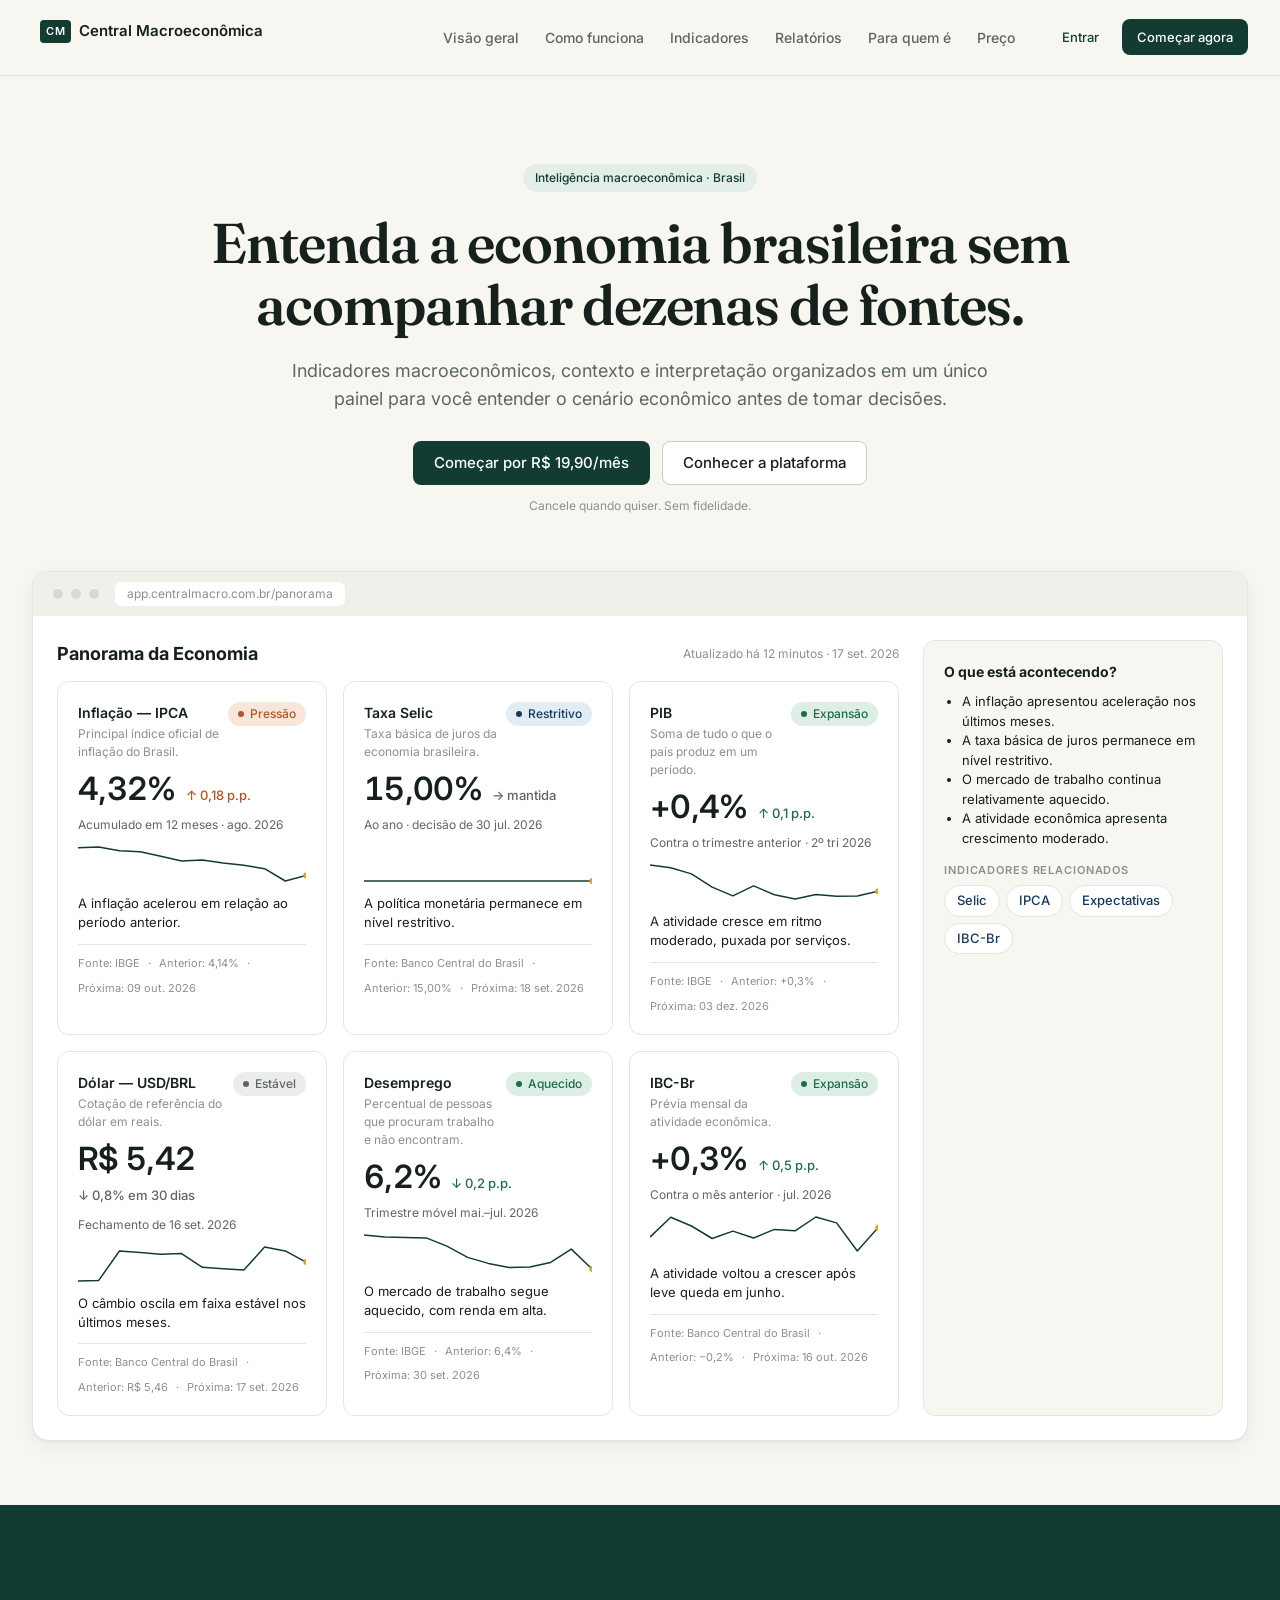
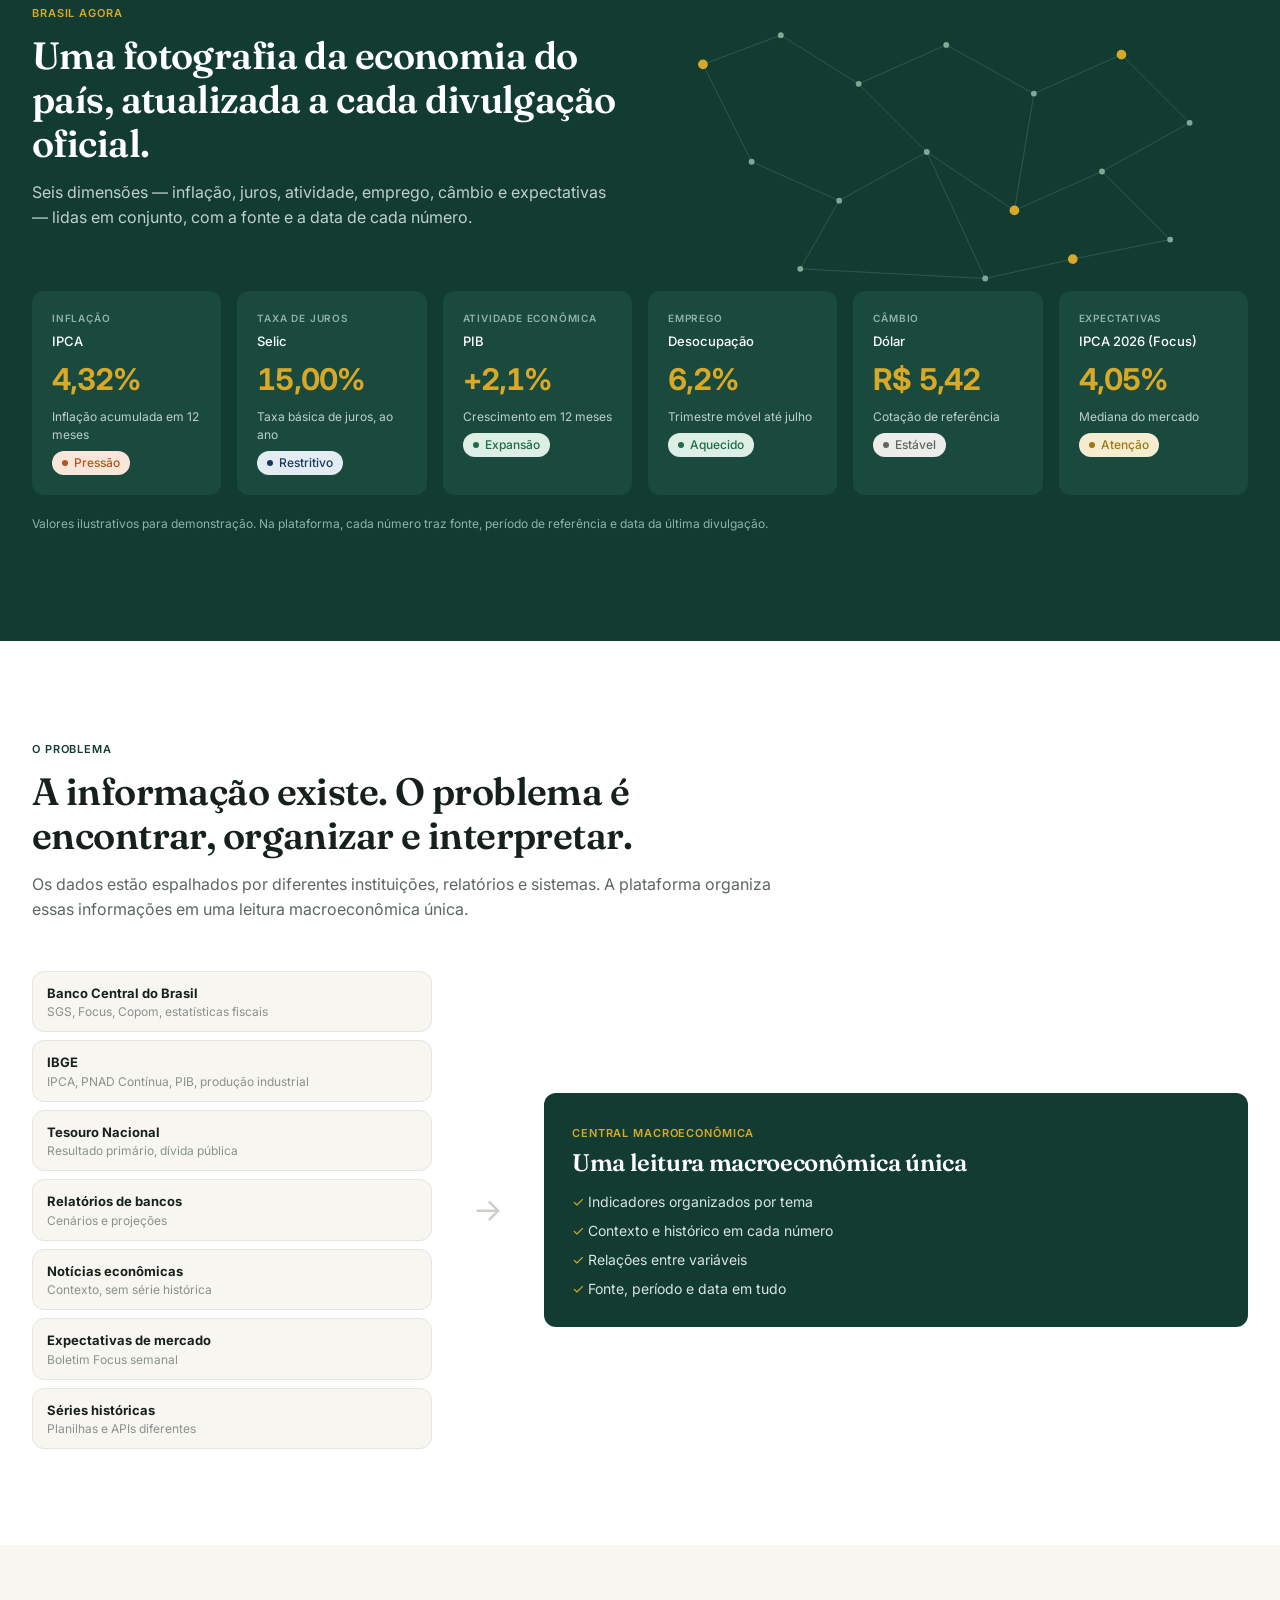
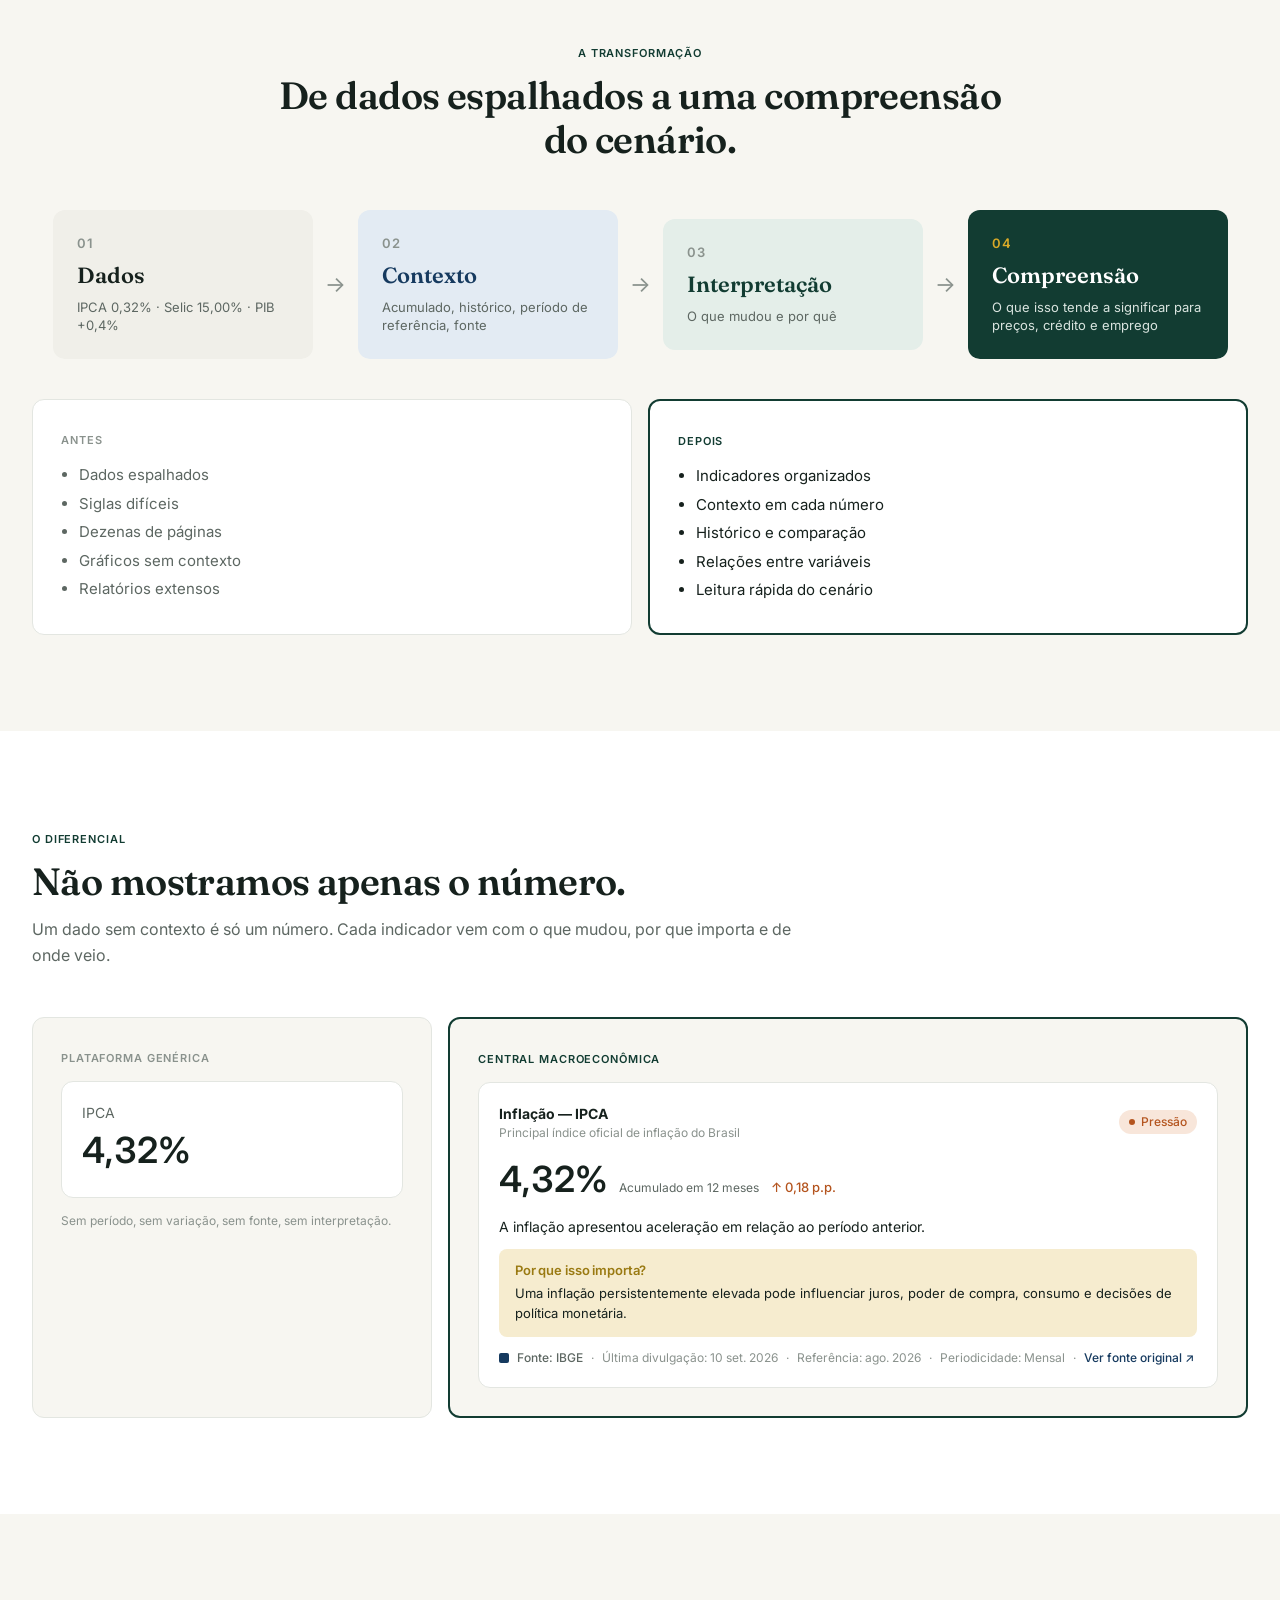
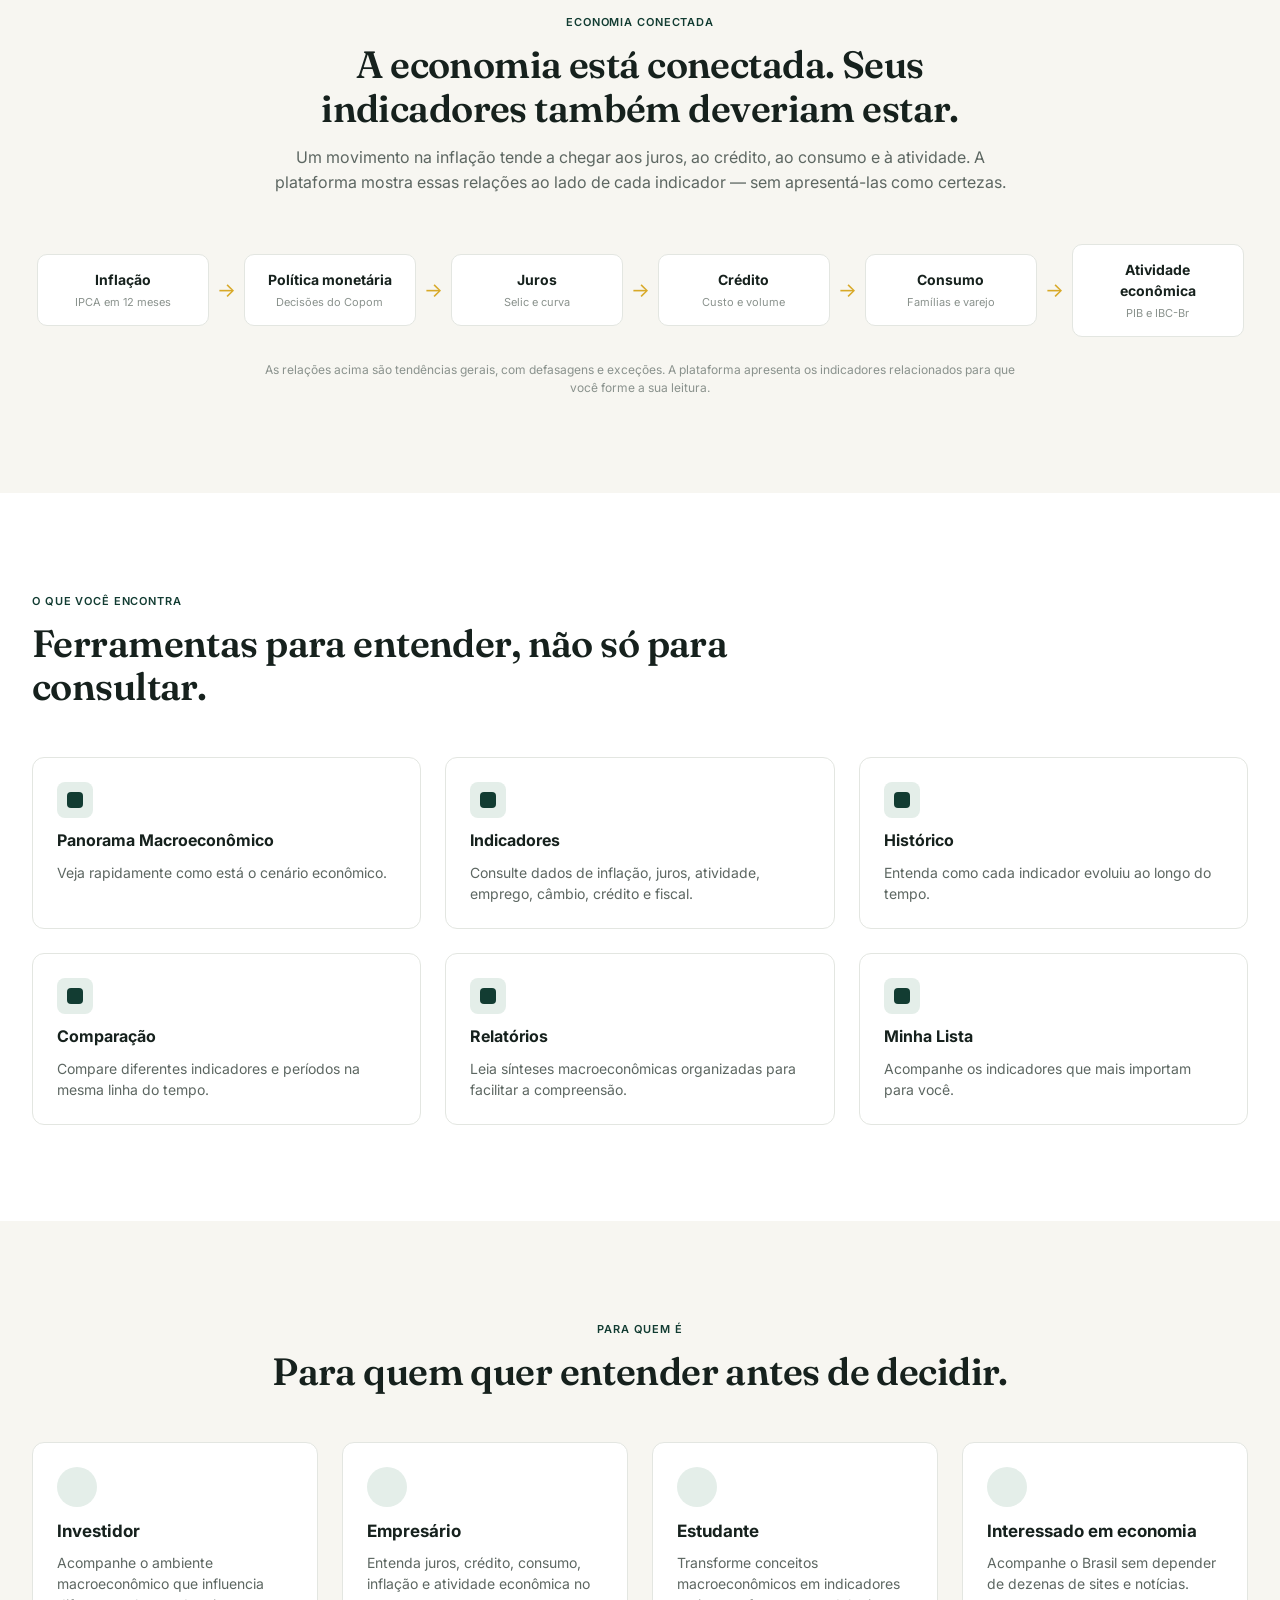
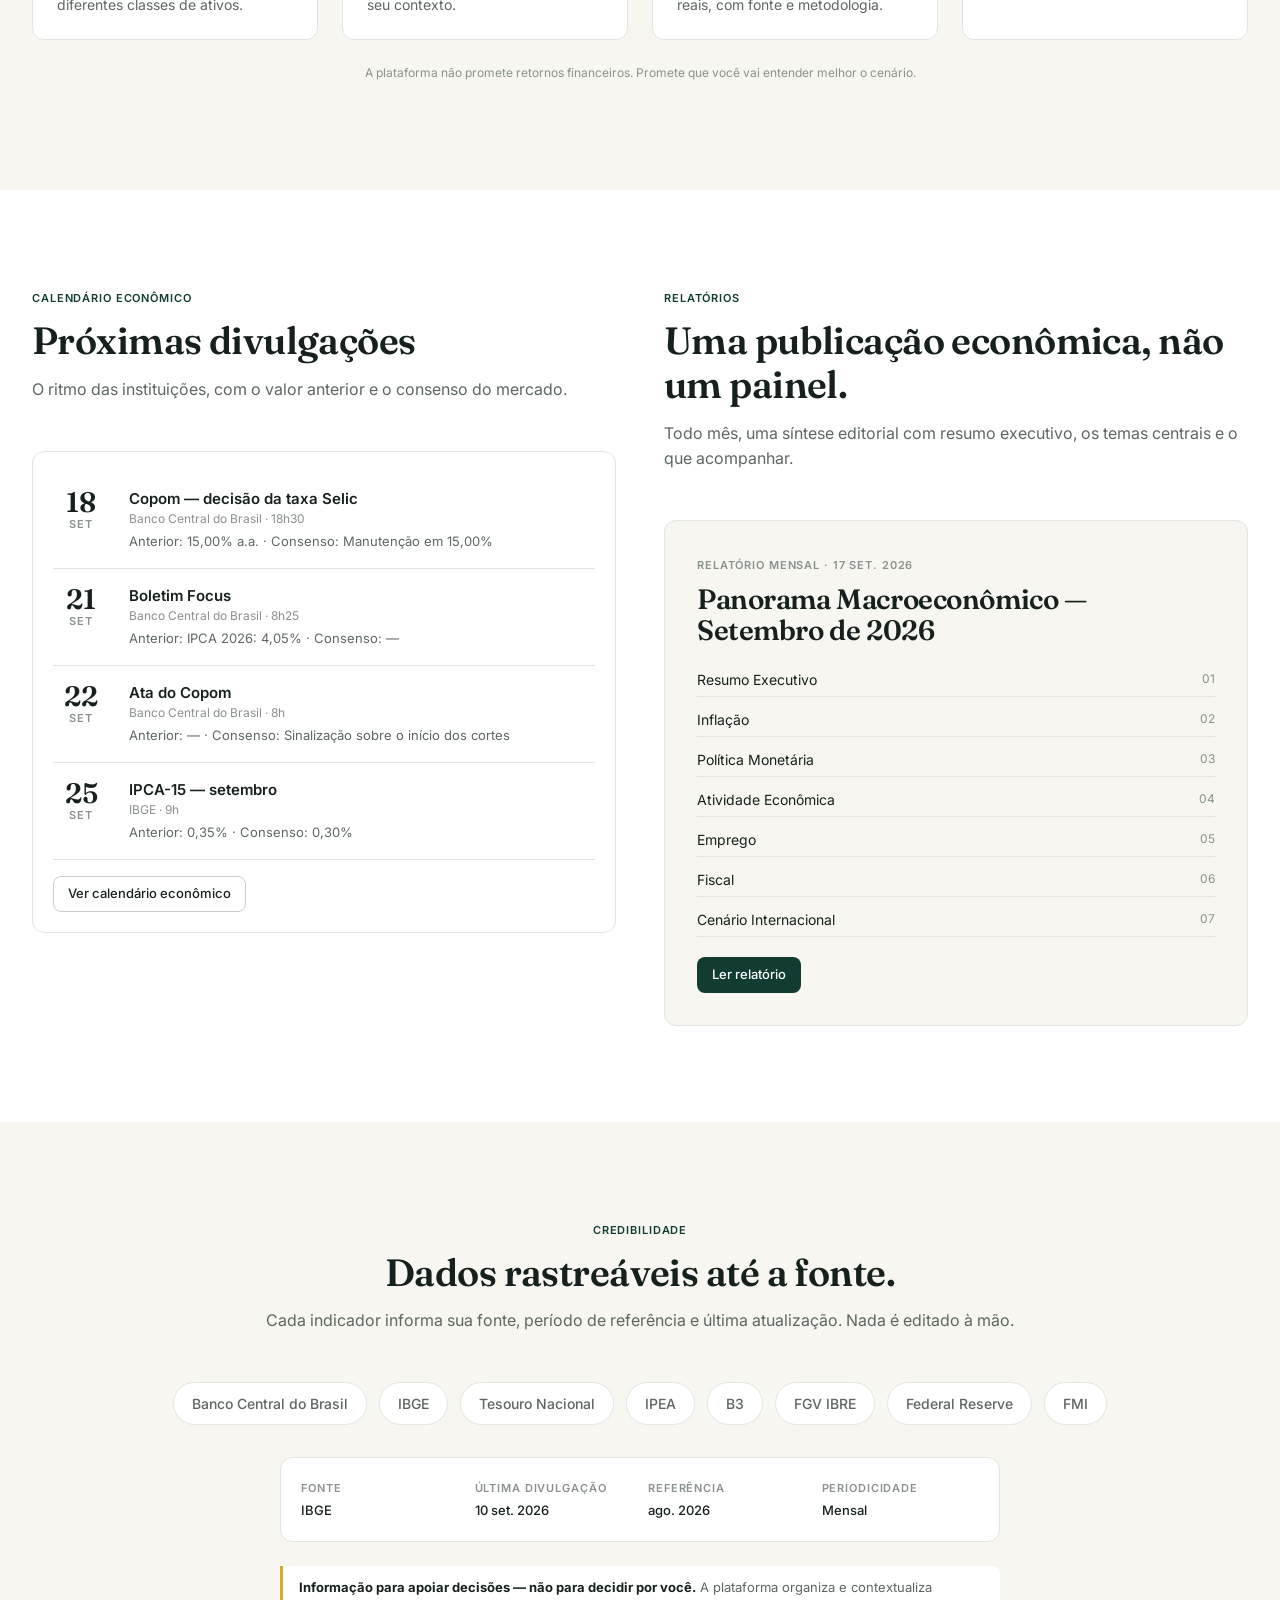
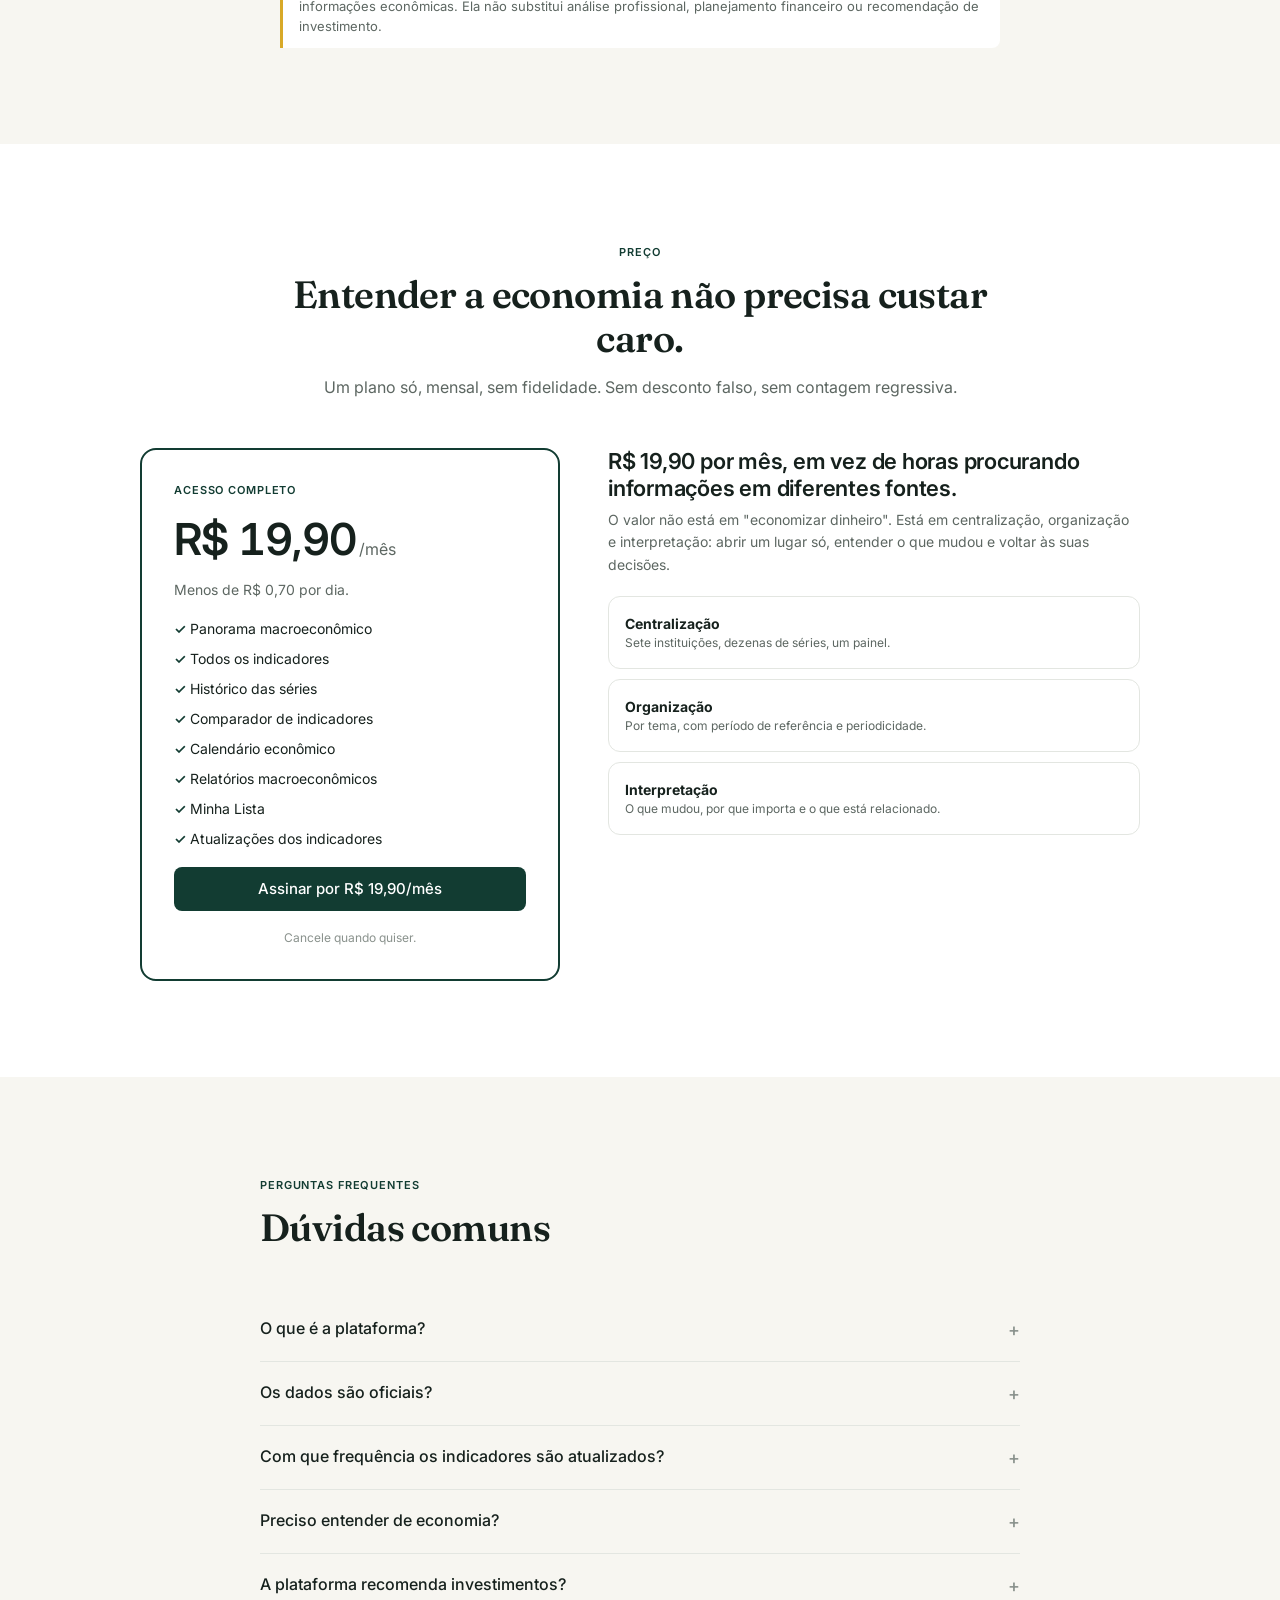
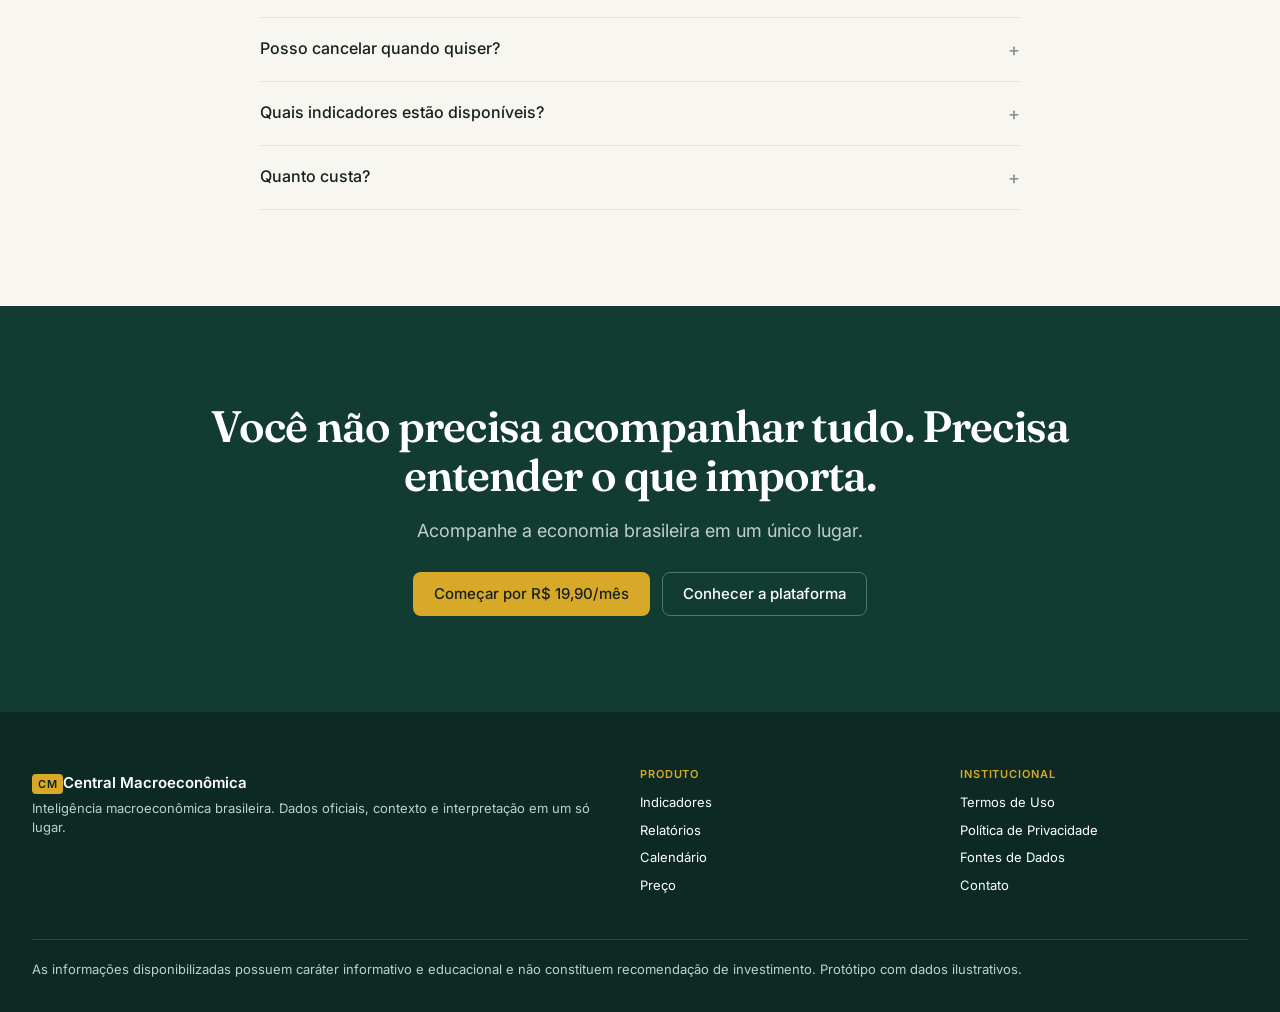
==== plataforma/index.html @ eace82dd "Protótipo web da Central Macroeconômica (landing de vendas + app com 17 telas) - plataforma/: HTML/C" ====
<!DOCTYPE html>
<html lang="pt-BR">
<head>
  <meta charset="utf-8">
  <meta name="viewport" content="width=device-width, initial-scale=1">
  <title>Central Macroeconômica</title>
  <meta name="description" content="Plataforma de inteligência macroeconômica: indicadores do Brasil organizados, contextualizados e atualizados em um só lugar. Protótipo com dados ilustrativos.">
  <link rel="icon" href="data:image/svg+xml,<svg xmlns='http://www.w3.org/2000/svg' viewBox='0 0 100 100'><rect width='100' height='100' rx='18' fill='%23123C32'/><text x='50' y='66' font-size='44' text-anchor='middle' font-family='Inter,Arial' font-weight='700' fill='%23D8A928'>CM</text></svg>">
  <link rel="preconnect" href="https://fonts.googleapis.com"><link rel="preconnect" href="https://fonts.gstatic.com" crossorigin>
  <link href="https://fonts.googleapis.com/css2?family=Inter:wght@400;500;600;700&family=Fraunces:opsz,wght@9..144,600;9..144,700&family=Source+Serif+4:opsz,wght@8..60,400;8..60,600&display=swap" rel="stylesheet">
  <link rel="stylesheet" href="css/tokens.css"><link rel="stylesheet" href="css/base.css"><link rel="stylesheet" href="css/components.css"><link rel="stylesheet" href="css/app.css"><link rel="stylesheet" href="css/landing.css">
</head>
<body>
  <div id="app"></div>
  <div class="tooltip" id="tooltip" role="tooltip"></div>
  <div class="toast" id="toast" role="status" aria-live="polite"></div>
  <script src="js/data.js"></script><script src="js/charts.js"></script><script src="js/ui.js"></script><script src="js/app.js"></script>
  <script src="js/screens/landing.js"></script><script src="js/screens/auth.js"></script><script src="js/screens/panorama.js"></script><script src="js/screens/temas.js"></script><script src="js/screens/ferramentas.js"></script>
</body>
</html>
---- plataforma/css/tokens.css ----
/* Design system "Central Macroeconômica" — mesmos tokens do arquivo Figma */
:root{
  --verde:#123C32;--verde-esc:#0C2A23;--verde-suave:#E4EEE9;--verde-medio:#1A4A3E;
  --azul:#163A5F;--azul-suave:#E3EBF3;
  --ouro:#D8A928;--ouro-suave:#F6ECCF;
  --pagina:#F7F6F1;--sup:#FFFFFF;--sutil:#F0EFE9;
  --t1:#16211D;--t2:#5D6762;--t3:#8A928D;--inv:#FFFFFF;
  --borda:#E3E6E1;--borda-forte:#C9CEC8;
  --pressao:#B4541E;--pressao-s:#F8E6DA;--atencao:#9A7A12;--atencao-s:#F6ECCF;--expansao:#1F6B4A;--expansao-s:#DDEFE4;--restritivo:#163A5F;--restritivo-s:#E3EBF3;--neutro:#5D6762;--neutro-s:#ECEDEA;
  --serie1:#123C32;--serie2:#163A5F;--serie3:#D8A928;--grade:#ECEDEA;--area:#E4EEE9;
  --sans:'Inter',system-ui,-apple-system,'Segoe UI',Roboto,sans-serif;--serif-t:'Fraunces',Georgia,serif;--serif-c:'Source Serif 4',Georgia,serif;
  --r-sm:6px;--r-md:10px;--r-lg:16px;--sombra:0 1px 2px rgba(22,33,29,.05),0 6px 20px rgba(22,33,29,.05);
  --sidebar:256px;--topbar:60px;
}
---- plataforma/css/base.css ----
*,*::before,*::after{box-sizing:border-box}
html{-webkit-text-size-adjust:100%;scroll-behavior:smooth}
body{margin:0;background:var(--pagina);color:var(--t1);font-family:var(--sans);font-size:14px;line-height:1.5;-webkit-font-smoothing:antialiased}
h1,h2,h3,h4{margin:0 0 8px;font-weight:600;line-height:1.2;letter-spacing:-.01em}
h1{font-size:32px}h2{font-size:24px}h3{font-size:18px}h4{font-size:16px}
.display{font-family:var(--serif-t);font-weight:600;letter-spacing:-.015em;line-height:1.12}
p{margin:0 0 12px}
a{color:var(--azul);text-decoration:none}a:hover{text-decoration:underline}
button{font:inherit;color:inherit;cursor:pointer}
img,svg{max-width:100%}
table{border-collapse:collapse;width:100%}
.num{font-variant-numeric:tabular-nums}
:focus-visible{outline:3px solid var(--azul);outline-offset:2px;border-radius:3px}
.sr-only{position:absolute;width:1px;height:1px;overflow:hidden;clip:rect(0,0,0,0);white-space:nowrap}
.muted{color:var(--t2)}.faint{color:var(--t3)}
.kicker{font-size:11px;font-weight:600;letter-spacing:.08em;text-transform:uppercase;color:var(--verde)}
.kicker.faint{color:var(--t3)}
.small{font-size:12px}
.row{display:flex;gap:12px;align-items:center;flex-wrap:wrap}.row.between{justify-content:space-between}.grow{flex:1}
.stack{display:flex;flex-direction:column;gap:12px}
.grid{display:grid;gap:16px}.g2{grid-template-columns:1fr 1fr}.g3{grid-template-columns:repeat(3,1fr)}.g4{grid-template-columns:repeat(4,1fr)}.g6{grid-template-columns:repeat(6,1fr)}
@media(max-width:1180px){.g6{grid-template-columns:repeat(3,1fr)}.g4{grid-template-columns:repeat(2,1fr)}}
@media(max-width:900px){.g3,.g2{grid-template-columns:1fr}.g4{grid-template-columns:1fr 1fr}}
.tela{animation:aparecer .18s ease-out}@keyframes aparecer{from{opacity:0;transform:translateY(3px)}to{opacity:1;transform:none}}
@media(prefers-reduced-motion:reduce){*{animation:none!important;transition:none!important}}
---- plataforma/css/components.css ----
/* Botões */
.btn{display:inline-flex;align-items:center;justify-content:center;gap:8px;min-height:44px;padding:10px 20px;border-radius:8px;font-weight:500;font-size:15px;border:1px solid transparent;text-decoration:none!important;transition:background .15s,border-color .15s}
.btn-p{background:var(--verde);color:#fff}.btn-p:hover{background:var(--verde-esc)}
.btn-s{background:var(--sup);border-color:var(--borda-forte);color:var(--t1)}.btn-s:hover{background:var(--sutil)}
.btn-t{background:transparent;color:var(--verde);padding-left:10px;padding-right:10px}.btn-t:hover{background:var(--verde-suave)}
.btn-sm{min-height:36px;padding:6px 14px;font-size:13px}.btn-block{width:100%}
/* Selo de estado */
.selo{display:inline-flex;align-items:center;gap:6px;padding:3px 10px;border-radius:999px;font-size:12px;font-weight:500;white-space:nowrap}
.selo::before{content:"";width:6px;height:6px;border-radius:50%;background:currentColor}
.selo-pressao{background:var(--pressao-s);color:var(--pressao)}.selo-atencao,.selo-desaceleracao{background:var(--atencao-s);color:var(--atencao)}.selo-expansao,.selo-aquecido{background:var(--expansao-s);color:var(--expansao)}.selo-restritivo{background:var(--restritivo-s);color:var(--restritivo)}.selo-estavel,.selo-neutro{background:var(--neutro-s);color:var(--neutro)}
.var{font-size:13px;font-weight:500}.var-pressao{color:var(--pressao)}.var-expansao{color:var(--expansao)}.var-neutro,.var-atencao{color:var(--t2)}.var-atencao{color:var(--atencao)}
/* Cartão */
.card{background:var(--sup);border:1px solid var(--borda);border-radius:12px;padding:20px}
.card-sm{padding:16px}
/* Cartão de indicador */
.ind{display:flex;flex-direction:column;gap:10px;color:inherit;text-decoration:none!important;transition:border-color .15s}
a.ind:hover{border-color:var(--borda-forte)}
.ind .topo{display:flex;justify-content:space-between;gap:8px;align-items:flex-start}
.ind .nome{font-weight:600;font-size:14px}.ind .desc{font-size:12px;color:var(--t3);margin-top:2px}
.ind .valor{font-size:32px;font-weight:600;letter-spacing:-.02em;line-height:1.1}
.ind .valor-linha{display:flex;align-items:baseline;gap:10px;flex-wrap:wrap}
.ind .periodo{font-size:12px;color:var(--t2)}
.ind .contexto{font-size:13px;line-height:1.45}
.ind .rodape{display:flex;gap:8px;font-size:11px;color:var(--t3);border-top:1px solid var(--borda);padding-top:10px;margin-top:2px;flex-wrap:wrap}
.ind-compacto .valor{font-size:24px}.ind-compacto .contexto,.ind-compacto .desc{display:none}
.ind-hero{border:0;border-top:3px double var(--t1);border-bottom:1px solid var(--borda);border-radius:0;background:transparent;padding:20px 0}
.ind-hero .valor{font-size:56px}
/* Rótulo de fonte */
.fonte{display:flex;gap:8px;align-items:center;flex-wrap:wrap;font-size:12px;color:var(--t3)}
.fonte b{font-weight:500;color:var(--t2)}.fonte a{font-weight:500}
.fonte .ico{width:10px;height:10px;border-radius:2px;background:var(--azul);display:inline-block}
/* Chips e filtros */
.chip{display:inline-flex;align-items:center;gap:6px;padding:5px 12px;border-radius:999px;background:var(--sup);border:1px solid var(--borda);font-size:13px;font-weight:500;color:var(--t2);text-decoration:none!important}
.chip[aria-pressed=true],.chip.on{background:var(--t1);color:#fff;border-color:var(--t1)}
.chip-azul{color:var(--azul)}
.seg{display:inline-flex;background:var(--sutil);border-radius:8px;padding:3px;gap:2px}
.seg button{border:0;background:transparent;padding:6px 12px;border-radius:6px;font-size:13px;font-weight:500;color:var(--t2)}
.seg button[aria-pressed=true]{background:var(--sup);color:var(--t1);font-weight:600;box-shadow:0 0 0 1px var(--borda)}
/* Abas */
.abas{display:flex;gap:24px;border-bottom:1px solid var(--borda)}
.abas button{border:0;background:none;padding:10px 0;font-size:14px;color:var(--t2);border-bottom:2px solid transparent;margin-bottom:-1px}
.abas button[aria-selected=true]{color:var(--verde);font-weight:600;border-color:var(--verde)}
/* Tooltip de termo */
.termo{border:0;background:none;padding:0;font:inherit;color:inherit;text-decoration:underline dotted var(--azul);text-underline-offset:3px;cursor:help;position:relative}
.termo:hover,.termo:focus{background:var(--azul-suave)}
.tooltip{position:fixed;z-index:70;max-width:300px;background:var(--t1);color:#fff;border-radius:8px;padding:10px 12px;font-size:12px;line-height:1.45;box-shadow:var(--sombra);pointer-events:none;opacity:0;transition:opacity .12s}
.tooltip[data-on=true]{opacity:1}.tooltip b{display:block;margin-bottom:3px;font-size:12px}
/* Inputs */
.campo{display:flex;flex-direction:column;gap:6px;margin-bottom:16px}
.campo label{font-size:13px;font-weight:500}
.campo input,.campo select{font:inherit;padding:11px 14px;border:1px solid var(--borda-forte);border-radius:8px;background:var(--sup);color:var(--t1);min-height:44px}
.campo input:focus{outline:0;border:2px solid var(--verde);padding:10px 13px}
.campo .ajuda{font-size:12px;color:var(--t3)}
.busca{display:flex;align-items:center;gap:8px;background:var(--sutil);border-radius:8px;padding:8px 12px;color:var(--t3);font-size:13px}
.busca input{border:0;background:transparent;font:inherit;flex:1;outline:0;color:var(--t1)}
/* Tabela */
.tabela th,.tabela td{padding:10px 14px;text-align:left;border-bottom:1px solid var(--borda);font-size:14px}
.tabela th{font-size:11px;text-transform:uppercase;letter-spacing:.06em;color:var(--t3);background:var(--sutil);font-weight:600}
.tabela td.num,.tabela th.num{text-align:right}
.tabela tr:hover td{background:#FBFAF7}
/* Gráfico */
.grafico{background:var(--sup);border:1px solid var(--borda);border-radius:12px;padding:20px 24px}
.grafico .cab{display:flex;justify-content:space-between;gap:12px;flex-wrap:wrap;align-items:flex-start;margin-bottom:8px}
.grafico .tit{font-weight:600;font-size:15px}.grafico .sub{font-size:12px;color:var(--t3)}
.grafico svg{width:100%;height:auto;display:block}
.grafico .rod{display:flex;justify-content:space-between;gap:12px;flex-wrap:wrap;margin-top:8px}
.legenda{display:flex;gap:14px;flex-wrap:wrap;font-size:12px;color:var(--t2)}.legenda span::before{content:"";display:inline-block;width:10px;height:3px;border-radius:2px;margin-right:6px;vertical-align:middle;background:var(--c)}
.grafico-tabela{max-height:240px;overflow:auto;border:1px solid var(--borda);border-radius:8px;margin-top:10px}
/* Linha do tempo Copom */
.timeline{position:relative;padding-left:24px}.timeline::before{content:"";position:absolute;left:7px;top:6px;bottom:6px;width:2px;background:var(--borda)}
.evento-tl{position:relative;padding:8px 0 16px}.evento-tl::before{content:"";position:absolute;left:-22px;top:12px;width:12px;height:12px;border-radius:50%;background:var(--sup);border:3px solid var(--t3)}
.evento-tl.elevada::before{border-color:var(--pressao)}.evento-tl.reduzida::before{border-color:var(--expansao)}.evento-tl.mantida::before{border-color:var(--azul)}.evento-tl.proxima::before{border-color:var(--ouro);background:var(--ouro)}
.evento-tl .d{font-size:12px;color:var(--t3)}.evento-tl .t{font-weight:600}.evento-tl .n{font-size:13px;color:var(--t2)}
/* Calendário */
.cal-item{display:grid;grid-template-columns:56px 1fr auto;gap:20px;padding:16px 0;border-bottom:1px solid var(--borda);align-items:start}
.cal-item .data{text-align:center}.cal-item .dia{font-family:var(--serif-t);font-size:28px;font-weight:600;line-height:1}.cal-item .mes{font-size:11px;letter-spacing:.08em;color:var(--t3);font-weight:600}
.cal-item .tit{font-weight:600;font-size:15px}.cal-item .meta{font-size:12px;color:var(--t3)}.cal-item .vals{font-size:13px;color:var(--t2);margin-top:4px}
.cal-item.hoje{background:var(--ouro-suave);margin:0 -12px;padding-left:12px;padding-right:12px;border-radius:8px;border-bottom:0}
/* Estados */
.vazio{text-align:center;padding:40px 20px;border:1px dashed var(--borda-forte);border-radius:12px;color:var(--t2)}
.skeleton{background:linear-gradient(90deg,var(--sutil),#F7F6F1,var(--sutil));background-size:200% 100%;animation:sk 1.4s infinite;border-radius:4px}@keyframes sk{to{background-position:-200% 0}}
.erro{border-color:var(--pressao)}
/* Aviso */
.aviso{background:var(--sup);border-left:3px solid var(--ouro);border-radius:0 8px 8px 0;padding:12px 16px;font-size:13px;color:var(--t2)}.aviso b{color:var(--t1)}
/* Toast */
.toast{position:fixed;left:50%;bottom:24px;transform:translateX(-50%);background:var(--t1);color:#fff;padding:12px 18px;border-radius:10px;font-size:14px;z-index:80;opacity:0;transition:opacity .2s;pointer-events:none;box-shadow:var(--sombra)}.toast[data-on=true]{opacity:1}
/* Mapa da economia */
.mapa-card{display:flex;flex-direction:column;gap:8px;color:inherit;text-decoration:none!important}.mapa-card:hover{border-color:var(--borda-forte)}
.mapa-card .dim{font-size:13px;font-weight:500;color:var(--t2)}.mapa-card .leitura{font-size:13px;line-height:1.45}
/* Pergunta "por que importa" */
.importa{background:var(--ouro-suave);border-radius:8px;padding:14px 16px}.importa h4{color:var(--atencao);font-size:13px;margin-bottom:6px}.importa ul{margin:0;padding-left:18px;font-size:13px}.importa li{margin-bottom:4px}
/* Bloco de leitura acessível */
.leitura h4{font-size:11px;letter-spacing:.08em;text-transform:uppercase;color:var(--t3);margin:16px 0 6px}
/* FAQ */
.faq details{border-bottom:1px solid var(--borda);padding:18px 0}.faq summary{font-weight:500;font-size:16px;cursor:pointer;list-style:none;display:flex;justify-content:space-between}.faq summary::after{content:"+";color:var(--t3);font-size:18px}.faq details[open] summary::after{content:"–"}.faq p{margin:10px 0 0;color:var(--t2);font-size:14px;line-height:1.55}
/* Plano */
.plano{border:2px solid var(--verde);border-radius:16px;padding:32px;background:var(--sup);display:flex;flex-direction:column;gap:18px}
.plano .preco{font-size:44px;font-weight:600;letter-spacing:-.03em;line-height:1}.plano .preco small{font-size:16px;font-weight:400;color:var(--t2);letter-spacing:0}
.plano ul{list-style:none;margin:0;padding:0;display:flex;flex-direction:column;gap:9px}.plano li::before{content:"✓ ";color:var(--verde);font-weight:600}
---- plataforma/css/app.css ----
/* Layout do app: barra lateral + cabeçalho + conteúdo */
.app{display:grid;grid-template-columns:var(--sidebar) 1fr;min-height:100vh}
.sidebar{background:var(--sup);border-right:1px solid var(--borda);padding:16px;display:flex;flex-direction:column;gap:2px;position:sticky;top:0;height:100vh;overflow:auto}
.marca{display:flex;align-items:center;gap:8px;padding:6px 8px 18px;font-weight:600;font-size:15px;color:var(--t1);text-decoration:none!important}
.marca .sigla{background:var(--verde);color:#fff;font-size:11px;font-weight:600;padding:3px 6px;border-radius:4px;letter-spacing:.06em}
.marca.escura{color:#fff}.marca.escura .sigla{background:var(--ouro);color:var(--t1)}
.nav-g{font-size:11px;font-weight:600;letter-spacing:.08em;color:var(--t3);padding:16px 12px 4px}
.nav-i{display:flex;align-items:center;gap:10px;padding:9px 12px;border-radius:8px;color:var(--t1);text-decoration:none!important;font-size:14px}
.nav-i .ic{width:16px;height:16px;border-radius:4px;background:var(--t3);flex-shrink:0;opacity:.6}
.nav-i:hover{background:var(--sutil)}.nav-i[aria-current=page]{background:var(--verde-suave);color:var(--verde);font-weight:500}.nav-i[aria-current=page] .ic{background:var(--verde);opacity:1}
.sidebar .espaco{flex:1}
.main{min-width:0}
.topbar{position:sticky;top:0;z-index:20;background:var(--sup);border-bottom:1px solid var(--borda);height:var(--topbar);display:flex;align-items:center;gap:16px;padding:0 32px}
.topbar h1{font-size:18px;margin:0}.topbar .busca{width:280px}.topbar .avatar{width:32px;height:32px;border-radius:50%;background:var(--verde-suave);border:1px solid var(--borda)}
.conteudo{padding:28px 32px 64px;max-width:1440px}
.cab-tela{margin-bottom:20px}.cab-tela p{color:var(--t2);max-width:70ch}
.secao{margin-top:32px}.secao-t{display:flex;justify-content:space-between;align-items:baseline;gap:12px;margin-bottom:12px}.secao-t h2{font-size:18px;margin:0}.secao-t a{font-size:13px;font-weight:500}
.duas{display:grid;grid-template-columns:minmax(0,1fr) 340px;gap:24px;align-items:start}
.lateral{display:flex;flex-direction:column;gap:16px;position:sticky;top:calc(var(--topbar) + 20px)}
.auth{min-height:100vh;display:grid;grid-template-columns:1fr 1fr}
.auth .lado{background:var(--verde);color:#fff;padding:56px;display:flex;flex-direction:column;justify-content:space-between}
.auth .form{display:flex;align-items:center;justify-content:center;padding:48px}
.auth .form>div{width:100%;max-width:400px}
.onb{max-width:760px;margin:0 auto;padding:64px 24px}
.progresso{display:flex;gap:6px;margin-bottom:32px}.progresso span{flex:1;height:4px;border-radius:2px;background:var(--borda)}.progresso span.on{background:var(--verde)}
.opcoes{display:grid;grid-template-columns:repeat(3,1fr);gap:12px}
.opcao{background:var(--sup);border:2px solid var(--borda);border-radius:12px;padding:18px;text-align:left;display:flex;flex-direction:column;gap:4px;min-height:96px}
.opcao b{font-size:15px}.opcao span{font-size:12px;color:var(--t3)}
.opcao[aria-pressed=true]{border-color:var(--verde);background:var(--verde-suave)}
.relatorio{max-width:720px;margin:0 auto;font-family:var(--serif-c);font-size:18px;line-height:1.65}
.relatorio h1{font-family:var(--serif-t);font-size:44px;line-height:1.1;margin-bottom:12px}
.relatorio h2{font-family:var(--serif-t);font-size:28px;margin:40px 0 12px;padding-top:24px;border-top:1px solid var(--borda)}
.relatorio .meta{font-family:var(--sans);font-size:13px;color:var(--t3);margin-bottom:32px}
.relatorio .destaques{display:grid;grid-template-columns:repeat(4,1fr);gap:12px;font-family:var(--sans);margin:20px 0}
.relatorio .destaques div{background:var(--sup);border:1px solid var(--borda);border-radius:10px;padding:12px}.relatorio .destaques small{font-size:11px;text-transform:uppercase;letter-spacing:.06em;color:var(--t3);display:block}.relatorio .destaques b{font-size:22px;letter-spacing:-.02em}
.relatorio .grafico{font-family:var(--sans);font-size:14px;margin:20px 0}
.relatorio .sumario{font-family:var(--sans);font-size:13px;position:sticky;top:calc(var(--topbar) + 20px)}
.sumario a{display:block;padding:6px 0;color:var(--t2);border-left:2px solid var(--borda);padding-left:12px}.sumario a:hover{color:var(--verde);border-color:var(--verde);text-decoration:none}
.rel-layout{display:grid;grid-template-columns:200px minmax(0,1fr);gap:48px;align-items:start}
.comparar-controles{display:grid;grid-template-columns:repeat(3,1fr) auto;gap:12px;align-items:end}
/* Responsivo 1024 */
@media(max-width:1180px){:root{--sidebar:220px}.conteudo{padding:24px}.topbar{padding:0 24px}.topbar .busca{width:200px}.duas{grid-template-columns:1fr}.lateral{position:static}.rel-layout{grid-template-columns:1fr}.relatorio .sumario{display:none}.opcoes{grid-template-columns:1fr 1fr}.comparar-controles{grid-template-columns:1fr 1fr}}
@media(max-width:820px){.app{grid-template-columns:1fr}.sidebar{position:static;height:auto;flex-direction:row;flex-wrap:wrap;gap:4px}.sidebar .nav-g,.sidebar .espaco{display:none}.nav-i{padding:6px 10px;font-size:13px}.auth{grid-template-columns:1fr}.auth .lado{display:none}.relatorio .destaques{grid-template-columns:1fr 1fr}}
---- plataforma/css/landing.css ----
.ld{background:var(--pagina)}
.ld-header{position:sticky;top:0;z-index:30;background:var(--pagina);border-bottom:1px solid var(--borda)}
.ld-header .in{max-width:1280px;margin:0 auto;padding:14px 32px;display:flex;align-items:center;gap:32px}
.ld-header nav{display:flex;gap:26px;margin-left:auto}.ld-header nav a{color:var(--t2);font-weight:500;font-size:14px}
.ld-sec{padding:96px 32px}.ld-sec .in{max-width:1280px;margin:0 auto}
.ld-sec.branca{background:var(--sup)}.ld-sec.verde{background:var(--verde);color:#fff}
.ld-tit{max-width:760px;margin-bottom:48px}.ld-tit.centro{margin-left:auto;margin-right:auto;text-align:center}
.ld-tit h2{font-family:var(--serif-t);font-size:38px;line-height:1.15;letter-spacing:-.015em;margin:12px 0 14px}.ld-tit p{font-size:16px;color:var(--t2);line-height:1.6}
.verde .ld-tit p{color:#BFD0C8}.verde .kicker{color:var(--ouro)}
.hero{padding:88px 32px 64px;text-align:center}
.hero h1{font-family:var(--serif-t);font-size:56px;line-height:1.12;letter-spacing:-.02em;max-width:880px;margin:20px auto 20px}
.hero .sub{font-size:18px;color:var(--t2);max-width:720px;margin:0 auto 28px;line-height:1.55}
.tag{display:inline-block;background:var(--verde-suave);color:var(--verde);font-size:12px;font-weight:500;padding:5px 12px;border-radius:999px}
.previa{margin:56px auto 0;max-width:1280px;background:var(--sup);border:1px solid var(--borda);border-radius:16px;overflow:hidden;text-align:left;box-shadow:var(--sombra)}
.previa .barra{background:var(--sutil);padding:10px 20px;display:flex;gap:8px;align-items:center}.previa .barra i{width:10px;height:10px;border-radius:50%;background:#D9D9D4;display:inline-block}.previa .barra span{background:var(--sup);border-radius:6px;padding:3px 12px;font-size:12px;color:var(--t3);margin-left:8px}
.previa .corpo{display:grid;grid-template-columns:minmax(0,1fr) 300px;gap:24px;padding:24px}
.snap{display:grid;grid-template-columns:repeat(6,1fr);gap:16px}
.snap div{background:var(--verde-medio);border-radius:12px;padding:20px;display:flex;flex-direction:column;gap:6px}
.snap small{font-size:10px;letter-spacing:.08em;color:#8FB3A4;font-weight:600}.snap b{font-size:30px;color:var(--ouro);letter-spacing:-.03em}.snap .u{font-size:12px;color:#BFD0C8}.snap .sig{font-size:13px;color:#fff;font-weight:500}
.rede{position:relative;height:280px}
.fluxo{display:flex;align-items:center;justify-content:center;gap:12px;margin-bottom:40px}
.fluxo .etapa{width:260px;border-radius:12px;padding:24px;display:flex;flex-direction:column;gap:6px}.fluxo .etapa b{font-family:var(--serif-t);font-size:22px;font-weight:600}.fluxo .etapa span{font-size:13px;line-height:1.45}
.fluxo .seta{font-size:22px;color:var(--t3)}
.cadeia{display:flex;align-items:center;justify-content:center;gap:8px;flex-wrap:wrap}
.cadeia .elo{background:var(--sup);border:1px solid var(--borda);border-radius:10px;padding:14px 16px;width:172px;text-align:center}.cadeia .elo b{display:block;font-size:14px}.cadeia .elo span{font-size:11px;color:var(--t3)}.cadeia .seta{color:var(--ouro);font-size:20px}
.recursos{display:grid;grid-template-columns:repeat(3,1fr);gap:24px}
.recurso{background:var(--sup);border:1px solid var(--borda);border-radius:12px;padding:24px;display:flex;flex-direction:column;gap:10px}.recurso .ic{width:36px;height:36px;border-radius:8px;background:var(--verde-suave);display:grid;place-items:center}.recurso .ic i{width:16px;height:16px;border-radius:4px;background:var(--verde);display:block}.recurso b{font-size:16px}.recurso p{margin:0;color:var(--t2);line-height:1.5}
.personas{display:grid;grid-template-columns:repeat(4,1fr);gap:24px}.personas .card i{display:block;width:40px;height:40px;border-radius:50%;background:var(--verde-suave);margin-bottom:12px}
.ld-footer{background:var(--verde-esc);color:#BFD0C8;padding:56px 32px 32px;font-size:13px}.ld-footer .in{max-width:1280px;margin:0 auto;display:grid;grid-template-columns:2fr 1fr 1fr;gap:32px}.ld-footer a{color:#fff;display:block;padding:4px 0}.ld-footer h4{color:var(--ouro);font-size:11px;letter-spacing:.08em;text-transform:uppercase}
.ld-footer .disc{border-top:1px solid #1F4A3E;margin-top:40px;padding-top:20px;max-width:1280px;margin-left:auto;margin-right:auto}
.cta-final{text-align:center}.cta-final h2{font-family:var(--serif-t);font-size:44px;line-height:1.12;max-width:860px;margin:0 auto 16px;letter-spacing:-.02em}
@media(max-width:1180px){.hero h1{font-size:44px}.snap{grid-template-columns:repeat(3,1fr)}.previa .corpo{grid-template-columns:1fr}.recursos{grid-template-columns:1fr 1fr}.personas{grid-template-columns:1fr 1fr}.ld-header nav{display:none}.fluxo{flex-wrap:wrap}.ld-footer .in{grid-template-columns:1fr 1fr}}
@media(max-width:820px){.hero h1{font-size:36px}.snap,.recursos,.personas{grid-template-columns:1fr}.ld-sec{padding:64px 20px}.cta-final h2{font-size:32px}}
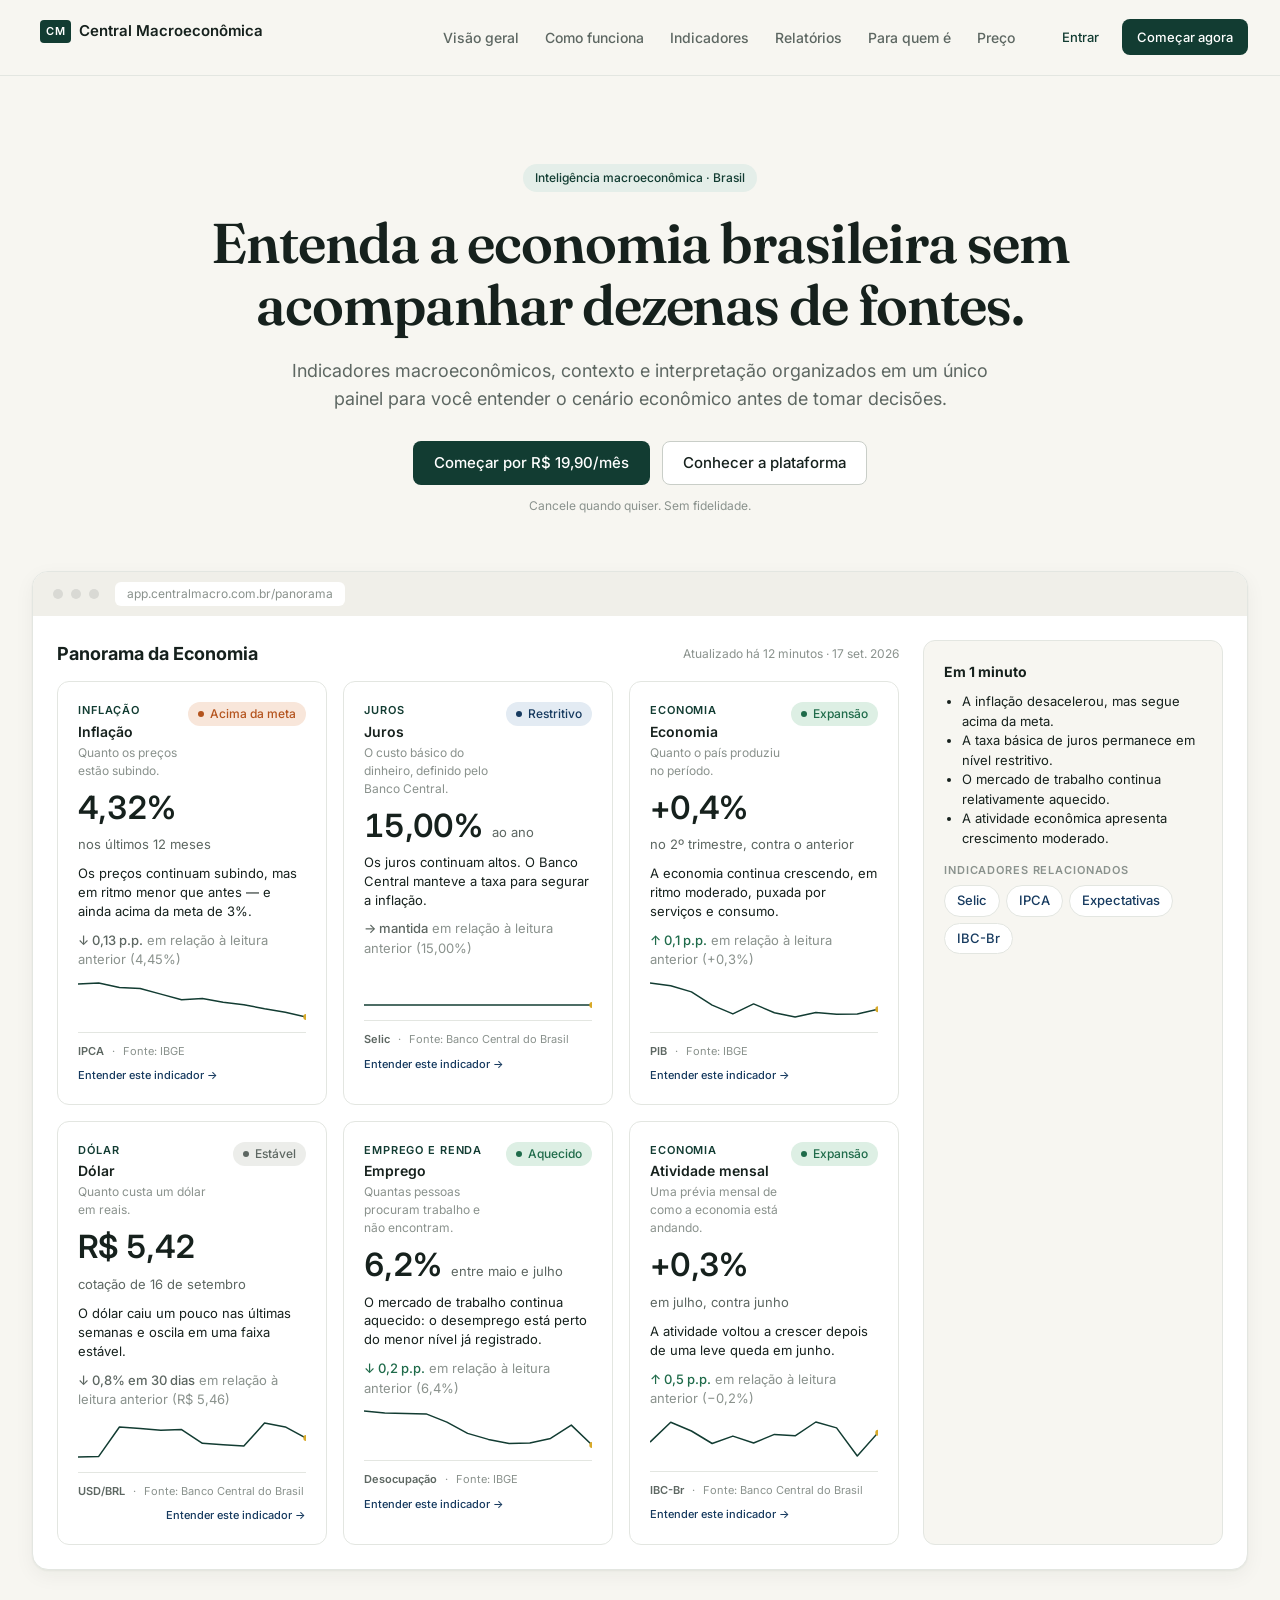
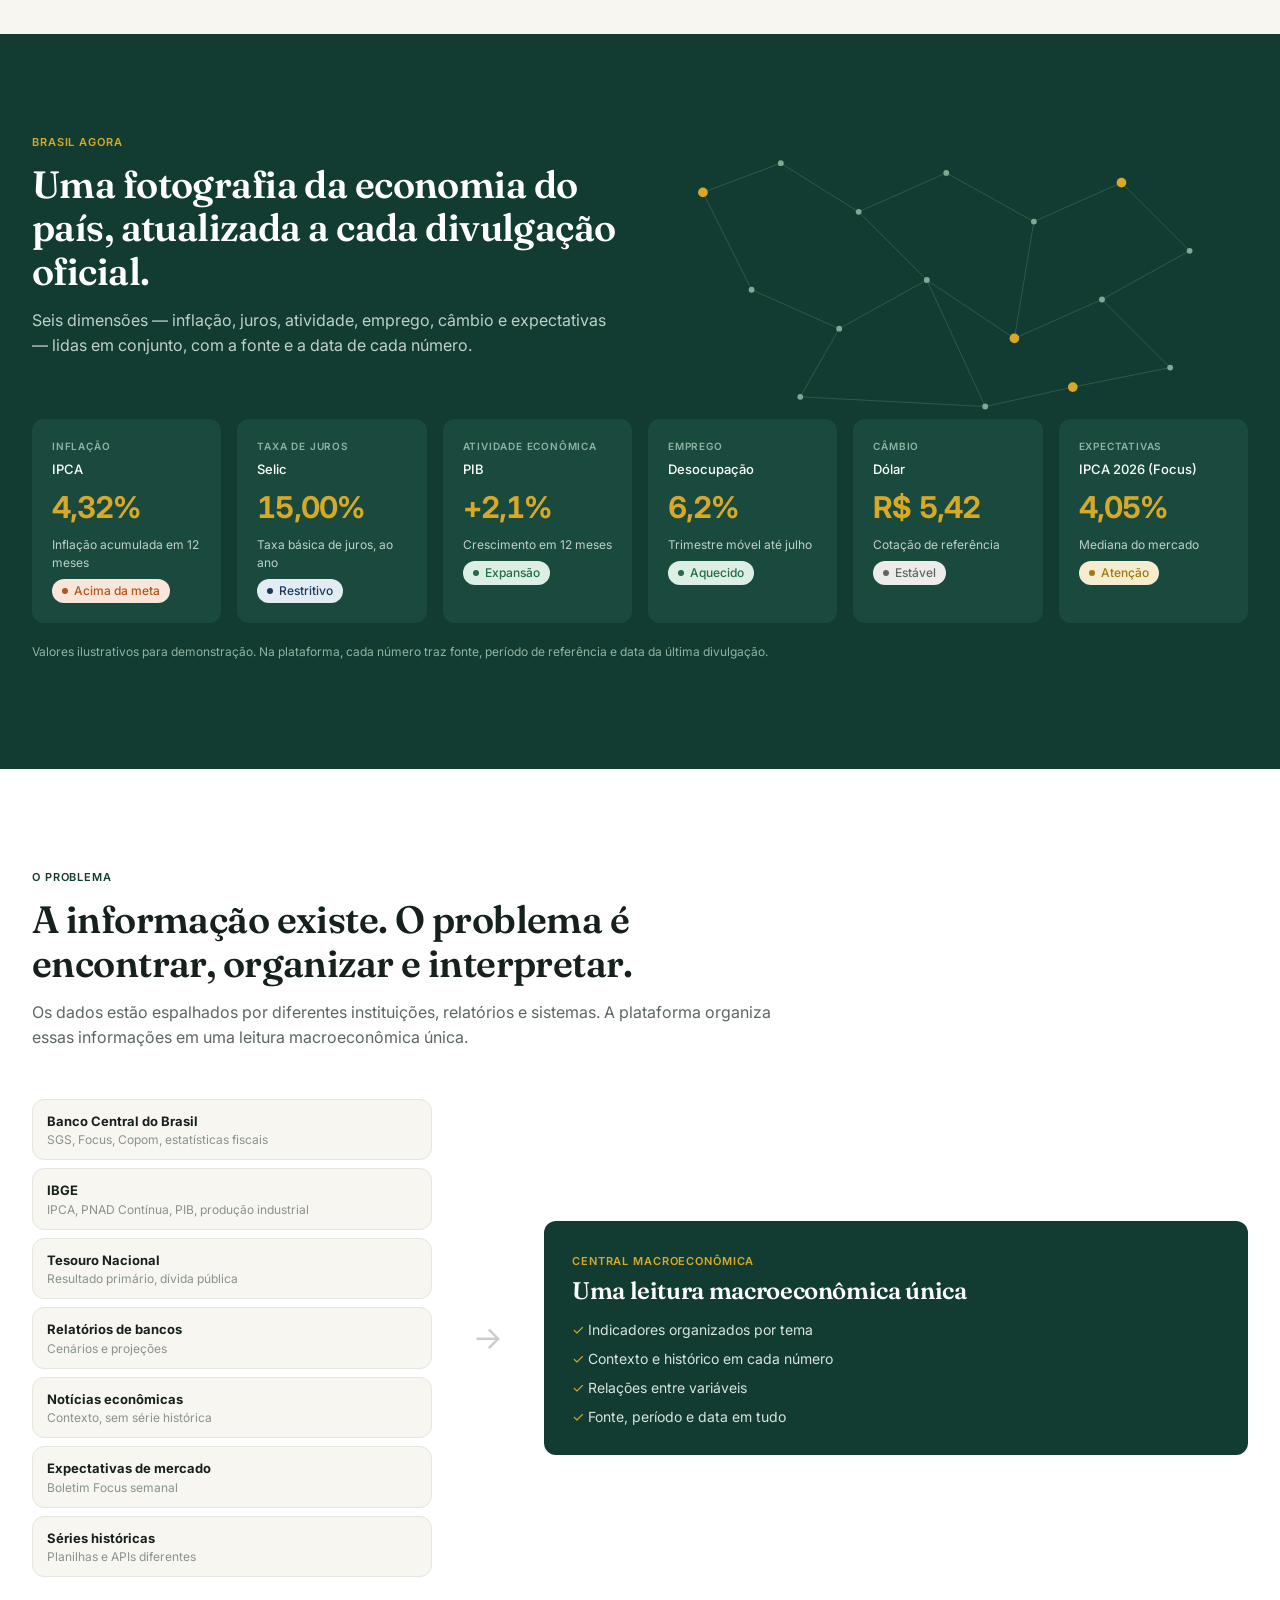
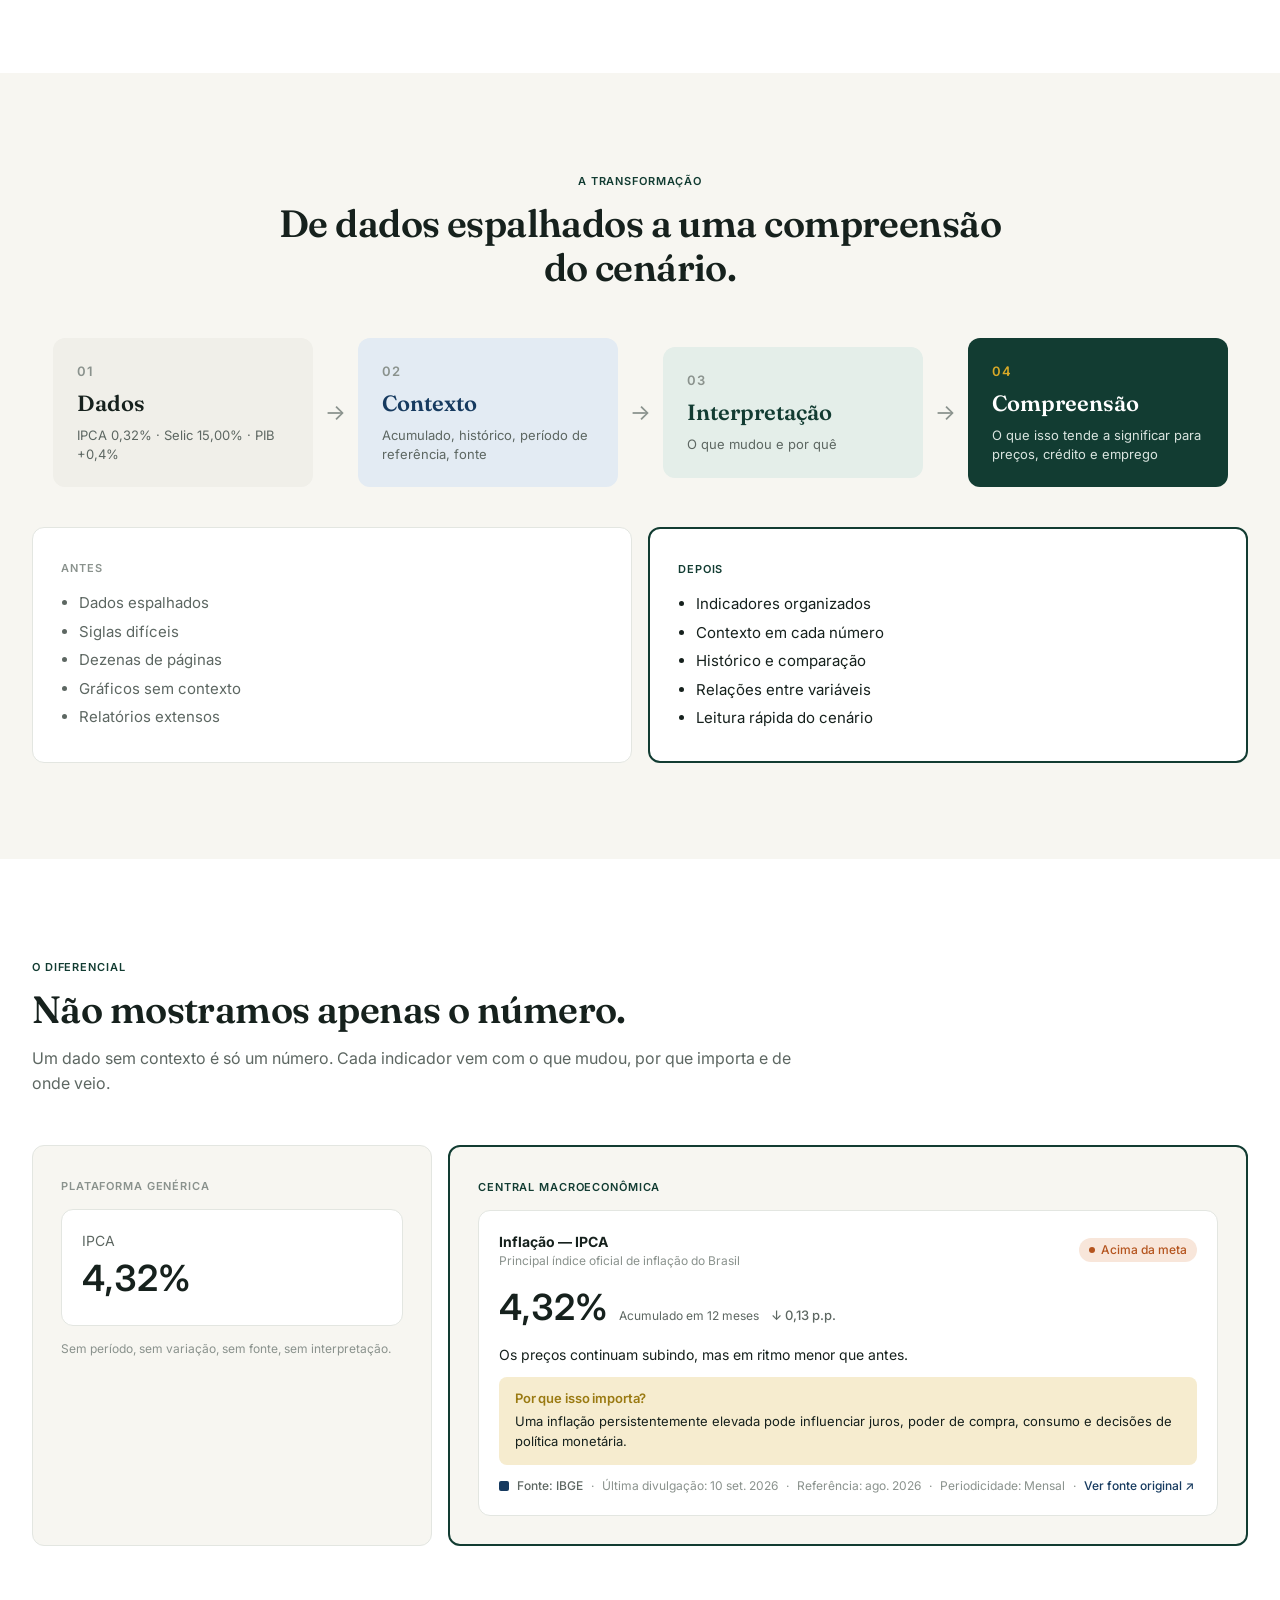
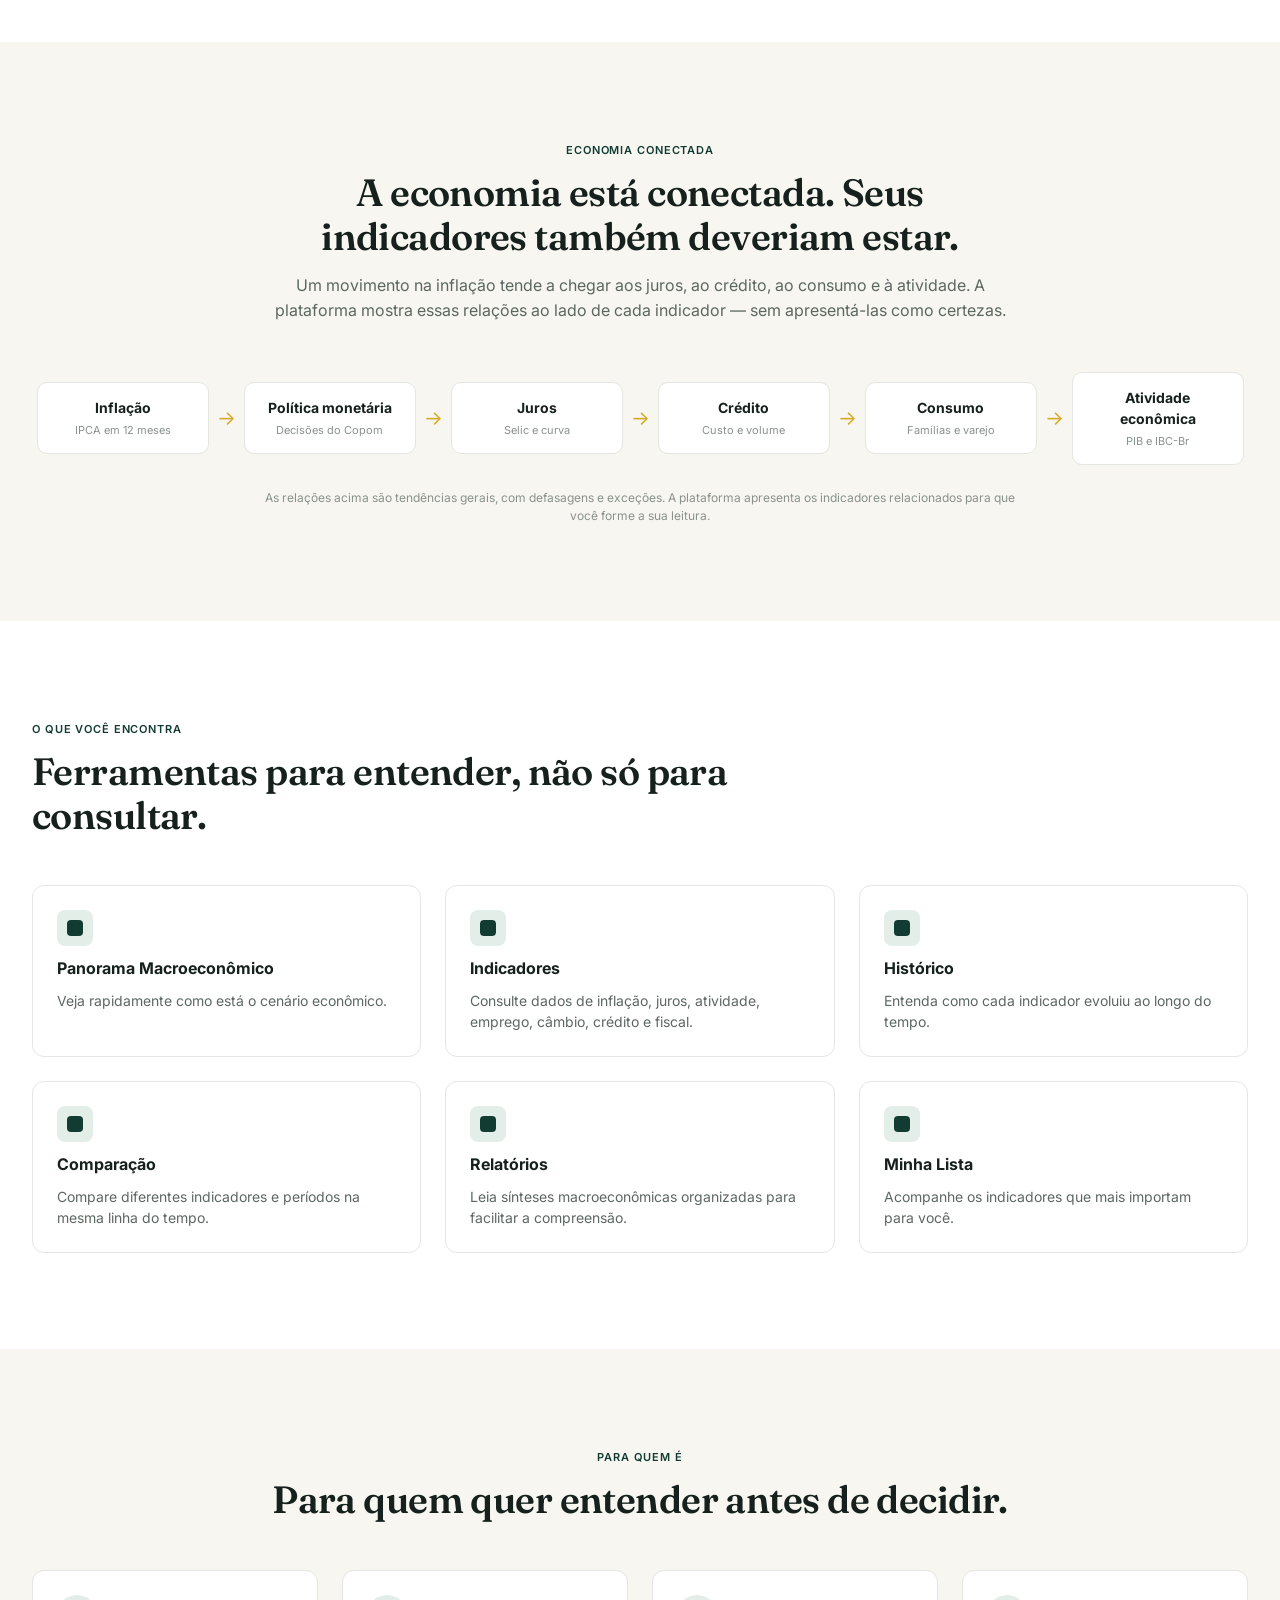
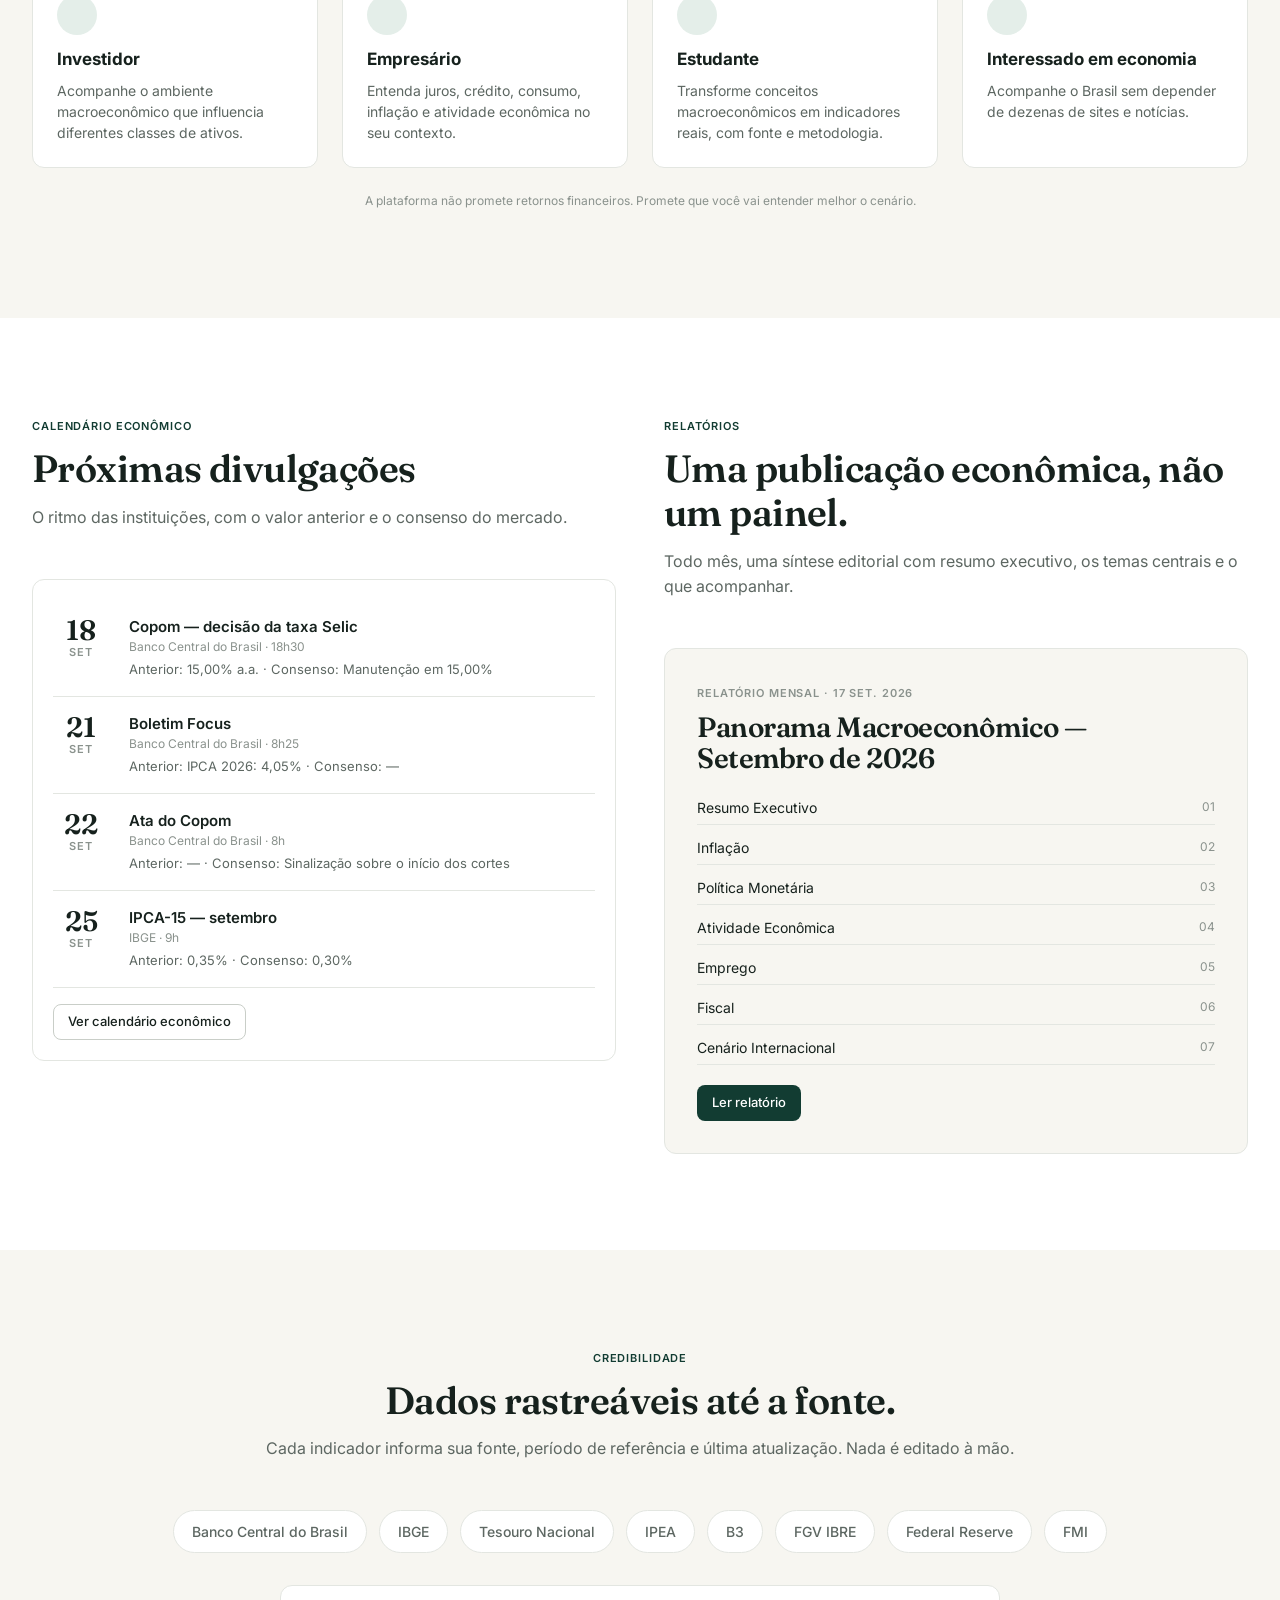
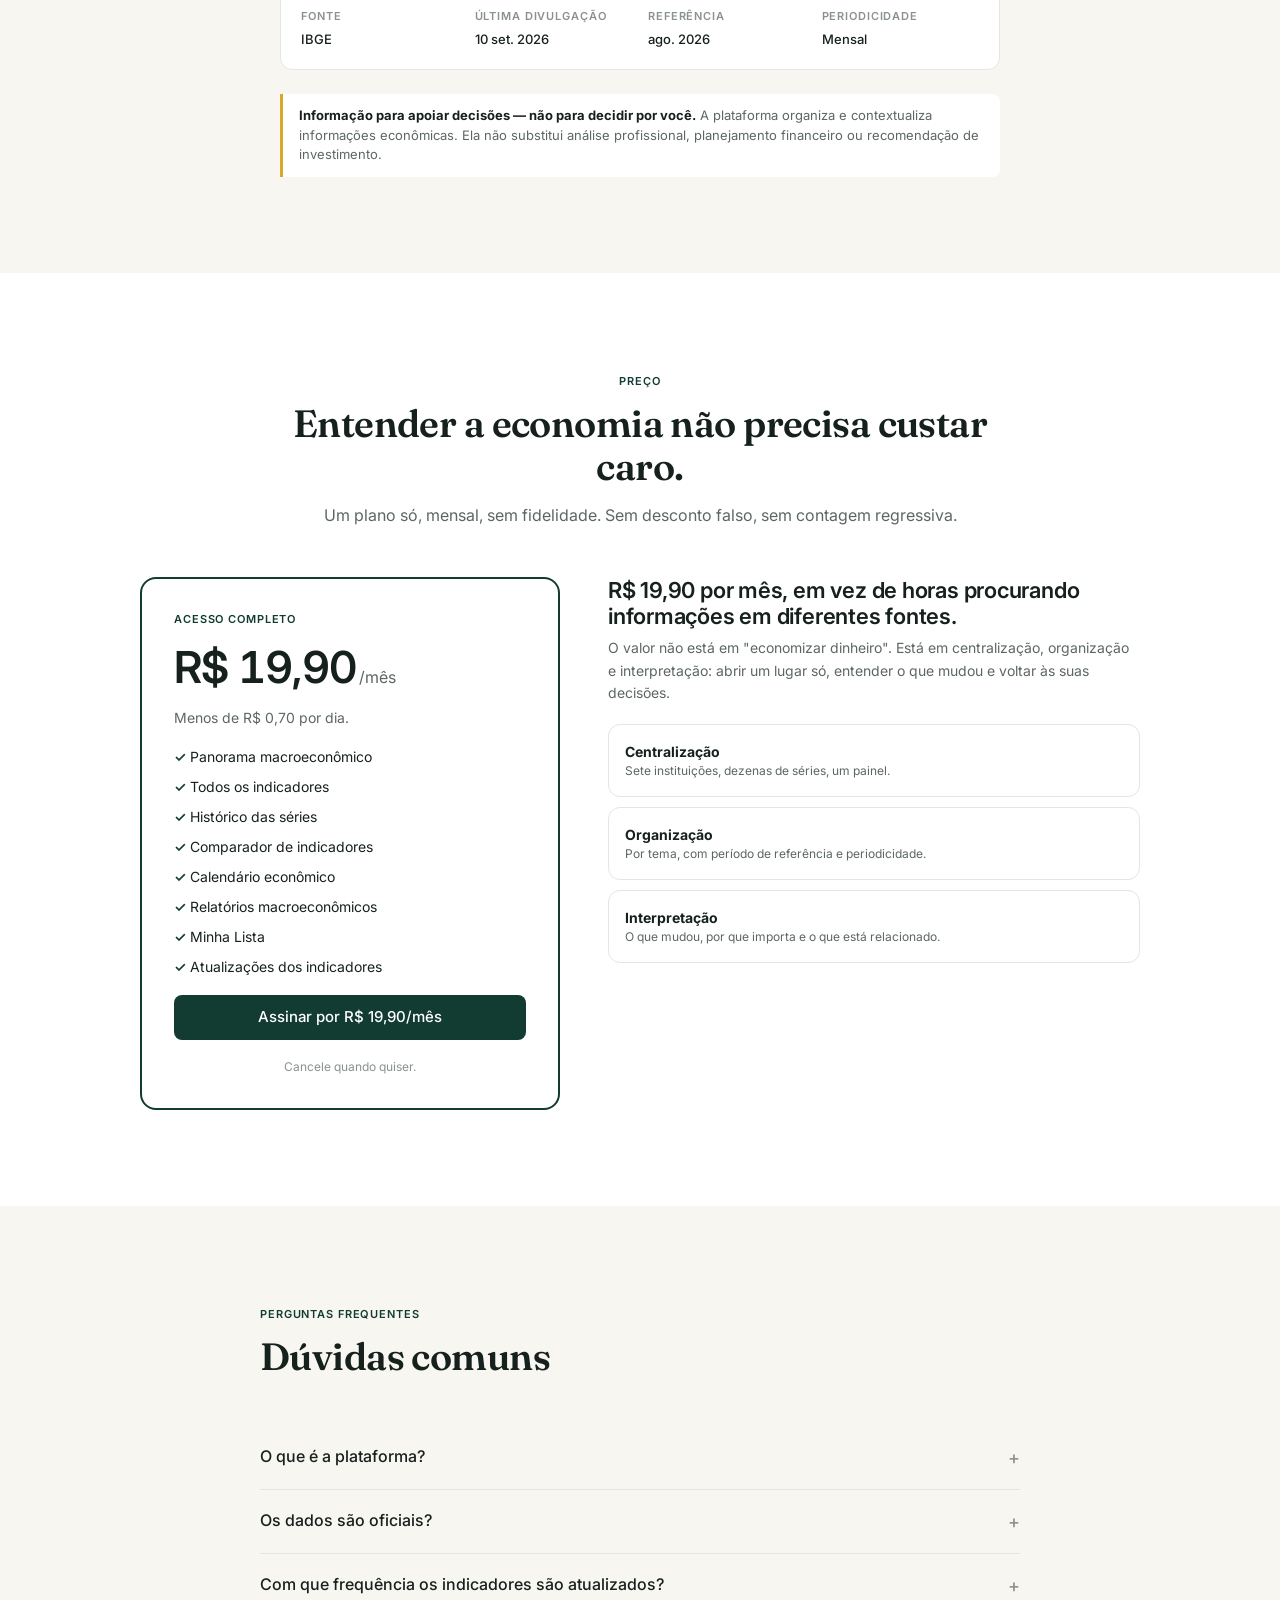
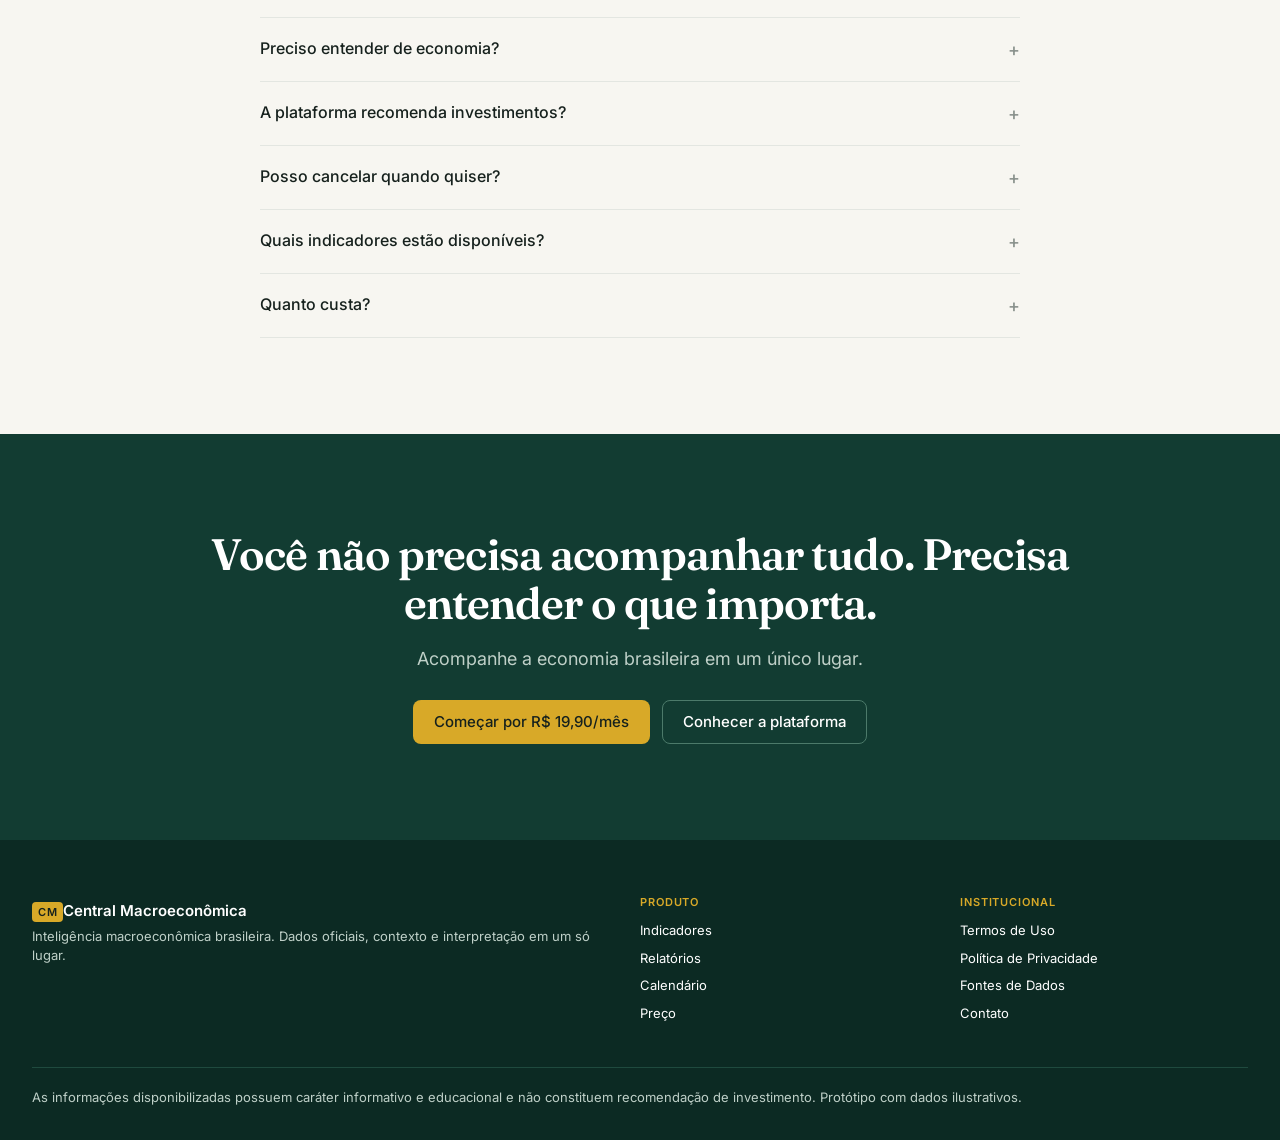
==== commit 6064566d: "Refino de UX da Central Macroeconômica: linguagem humana primeiro, identidade preservada - Camada de" ====
--- a/plataforma/index.html
+++ b/plataforma/index.html
@@ -8,13 +8,13 @@
   <link rel="icon" href="data:image/svg+xml,<svg xmlns='http://www.w3.org/2000/svg' viewBox='0 0 100 100'><rect width='100' height='100' rx='18' fill='%23123C32'/><text x='50' y='66' font-size='44' text-anchor='middle' font-family='Inter,Arial' font-weight='700' fill='%23D8A928'>CM</text></svg>">
   <link rel="preconnect" href="https://fonts.googleapis.com"><link rel="preconnect" href="https://fonts.gstatic.com" crossorigin>
   <link href="https://fonts.googleapis.com/css2?family=Inter:wght@400;500;600;700&family=Fraunces:opsz,wght@9..144,600;9..144,700&family=Source+Serif+4:opsz,wght@8..60,400;8..60,600&display=swap" rel="stylesheet">
-  <link rel="stylesheet" href="css/tokens.css"><link rel="stylesheet" href="css/base.css"><link rel="stylesheet" href="css/components.css"><link rel="stylesheet" href="css/app.css"><link rel="stylesheet" href="css/landing.css">
+  <link rel="stylesheet" href="css/tokens.css?v=3"><link rel="stylesheet" href="css/base.css?v=3"><link rel="stylesheet" href="css/components.css?v=3"><link rel="stylesheet" href="css/app.css?v=3"><link rel="stylesheet" href="css/landing.css?v=3">
 </head>
 <body>
   <div id="app"></div>
   <div class="tooltip" id="tooltip" role="tooltip"></div>
   <div class="toast" id="toast" role="status" aria-live="polite"></div>
-  <script src="js/data.js"></script><script src="js/charts.js"></script><script src="js/ui.js"></script><script src="js/app.js"></script>
-  <script src="js/screens/landing.js"></script><script src="js/screens/auth.js"></script><script src="js/screens/panorama.js"></script><script src="js/screens/temas.js"></script><script src="js/screens/ferramentas.js"></script>
+  <script src="js/data.js?v=3"></script><script src="js/charts.js?v=3"></script><script src="js/conteudo.js?v=3"></script><script src="js/ui.js?v=3"></script><script src="js/app.js?v=3"></script>
+  <script src="js/screens/landing.js?v=3"></script><script src="js/screens/auth.js?v=3"></script><script src="js/screens/panorama.js?v=3"></script><script src="js/screens/temas.js?v=3"></script><script src="js/screens/ferramentas.js?v=3"></script>
 </body>
 </html>
--- a/plataforma/css/components.css
+++ b/plataforma/css/components.css
@@ -59,7 +59,7 @@
 .tabela td.num,.tabela th.num{text-align:right}
 .tabela tr:hover td{background:#FBFAF7}
 /* Gráfico */
-.grafico{background:var(--sup);border:1px solid var(--borda);border-radius:12px;padding:20px 24px}
+.grafico{background:var(--sup);border:1px solid var(--borda);border-radius:12px;padding:20px 24px;margin:0}
 .grafico .cab{display:flex;justify-content:space-between;gap:12px;flex-wrap:wrap;align-items:flex-start;margin-bottom:8px}
 .grafico .tit{font-weight:600;font-size:15px}.grafico .sub{font-size:12px;color:var(--t3)}
 .grafico svg{width:100%;height:auto;display:block}
@@ -97,3 +97,29 @@
 .plano{border:2px solid var(--verde);border-radius:16px;padding:32px;background:var(--sup);display:flex;flex-direction:column;gap:18px}
 .plano .preco{font-size:44px;font-weight:600;letter-spacing:-.03em;line-height:1}.plano .preco small{font-size:16px;font-weight:400;color:var(--t2);letter-spacing:0}
 .plano ul{list-style:none;margin:0;padding:0;display:flex;flex-direction:column;gap:9px}.plano li::before{content:"✓ ";color:var(--verde);font-weight:600}
+/* ===== Refino: linguagem humana primeiro ===== */
+.ind .cat{font-size:11px;font-weight:600;letter-spacing:.08em;text-transform:uppercase;color:var(--verde);margin-bottom:2px}
+.ind .periodo-h{font-size:13px;color:var(--t2)}
+.ind .mudanca{font-size:13px}
+.ind .rodape .tecnico{font-weight:600;color:var(--t2)}
+.ind .rodape .grow{flex:1}.ind .rodape .entender{color:var(--azul);font-weight:500}
+.ind-hero .resposta{font-size:18px;line-height:1.5;margin:8px 0 0;max-width:60ch}
+.brasil-card .frase{font-size:15px;line-height:1.45;font-weight:500}
+.um-minuto{border-left:3px solid var(--ouro)}
+.acompanhar{display:flex;gap:10px;align-items:flex-start;padding:10px 12px;border:1px solid var(--borda);border-radius:8px;background:var(--pagina);color:inherit;text-decoration:none!important;font-size:13px;line-height:1.4}
+.acompanhar .d{font-weight:600;color:var(--verde);white-space:nowrap}
+.acompanhar:hover{border-color:var(--borda-forte)}
+.mudou{display:flex;justify-content:space-between;gap:16px;align-items:center;padding:14px 0;border-bottom:1px solid var(--borda)}.mudou:last-child{border-bottom:0}
+.mudou b{font-size:15px;display:block}.mudou .num{font-size:14px;margin:2px 0}
+.significa{display:block;color:inherit;text-decoration:none!important}.significa b{font-size:15px;display:block;margin-bottom:6px}.significa p{margin:0;color:var(--t2);line-height:1.5}.significa:hover{border-color:var(--borda-forte)}
+.historia{display:flex;flex-direction:column;gap:4px}.historia .passo{font-size:15px;line-height:1.5;padding:8px 12px;background:var(--pagina);border-radius:8px}.historia .seta{color:var(--ouro);padding-left:12px;font-size:14px}
+.conexao{display:flex;justify-content:space-between;gap:10px;align-items:center;padding:8px 0;border-bottom:1px solid var(--borda);color:inherit;text-decoration:none!important}.conexao:last-child{border-bottom:0}.conexao b{font-size:13px}
+.detalhes{margin-top:12px;border-top:1px solid var(--borda);padding-top:10px}.detalhes summary{cursor:pointer;color:var(--azul);font-weight:500;font-size:14px;list-style:none}.detalhes summary::before{content:"▸ "}.detalhes[open] summary::before{content:"▾ "}.detalhes-corpo{margin-top:12px}
+.nav-div{border-top:1px solid var(--borda);margin:10px 4px}
+.switch{display:inline-flex;align-items:center;gap:8px;cursor:pointer;font-size:12px;color:var(--t2);white-space:nowrap}.switch input{position:absolute;opacity:0;width:0;height:0}.switch .track{width:34px;height:20px;border-radius:999px;background:var(--borda-forte);position:relative;transition:background .15s}.switch .track::after{content:"";position:absolute;top:2px;left:2px;width:16px;height:16px;border-radius:50%;background:#fff;transition:transform .15s}.switch input:checked+.track{background:var(--verde)}.switch input:checked+.track::after{transform:translateX(14px)}.switch input:focus-visible+.track{outline:3px solid var(--azul);outline-offset:2px}
+.opcoes.opcoes-2{grid-template-columns:1fr 1fr}.opcao-tema .tec{font-size:11px;color:var(--t3)}
+.sem-expl .ind-analitico .nome{font-size:14px}
+/* Gráfico no celular: interpretação antes do detalhe */
+.ver-grafico{display:none}
+@media(max-width:820px){.ver-grafico{display:inline-flex;margin:4px 0 8px}.grafico:not(.aberto) .grafico-corpo,.grafico:not(.aberto) .rod,.grafico:not(.aberto) details{display:none}.mudou{flex-direction:column;align-items:flex-start}.topbar .atualizado,.topbar .busca{display:none}.opcoes.opcoes-2{grid-template-columns:1fr}.ind-hero .valor{font-size:40px}}
+.brasil-card .rodape{margin-top:auto}.relatorio .grafico{margin:20px 0}
